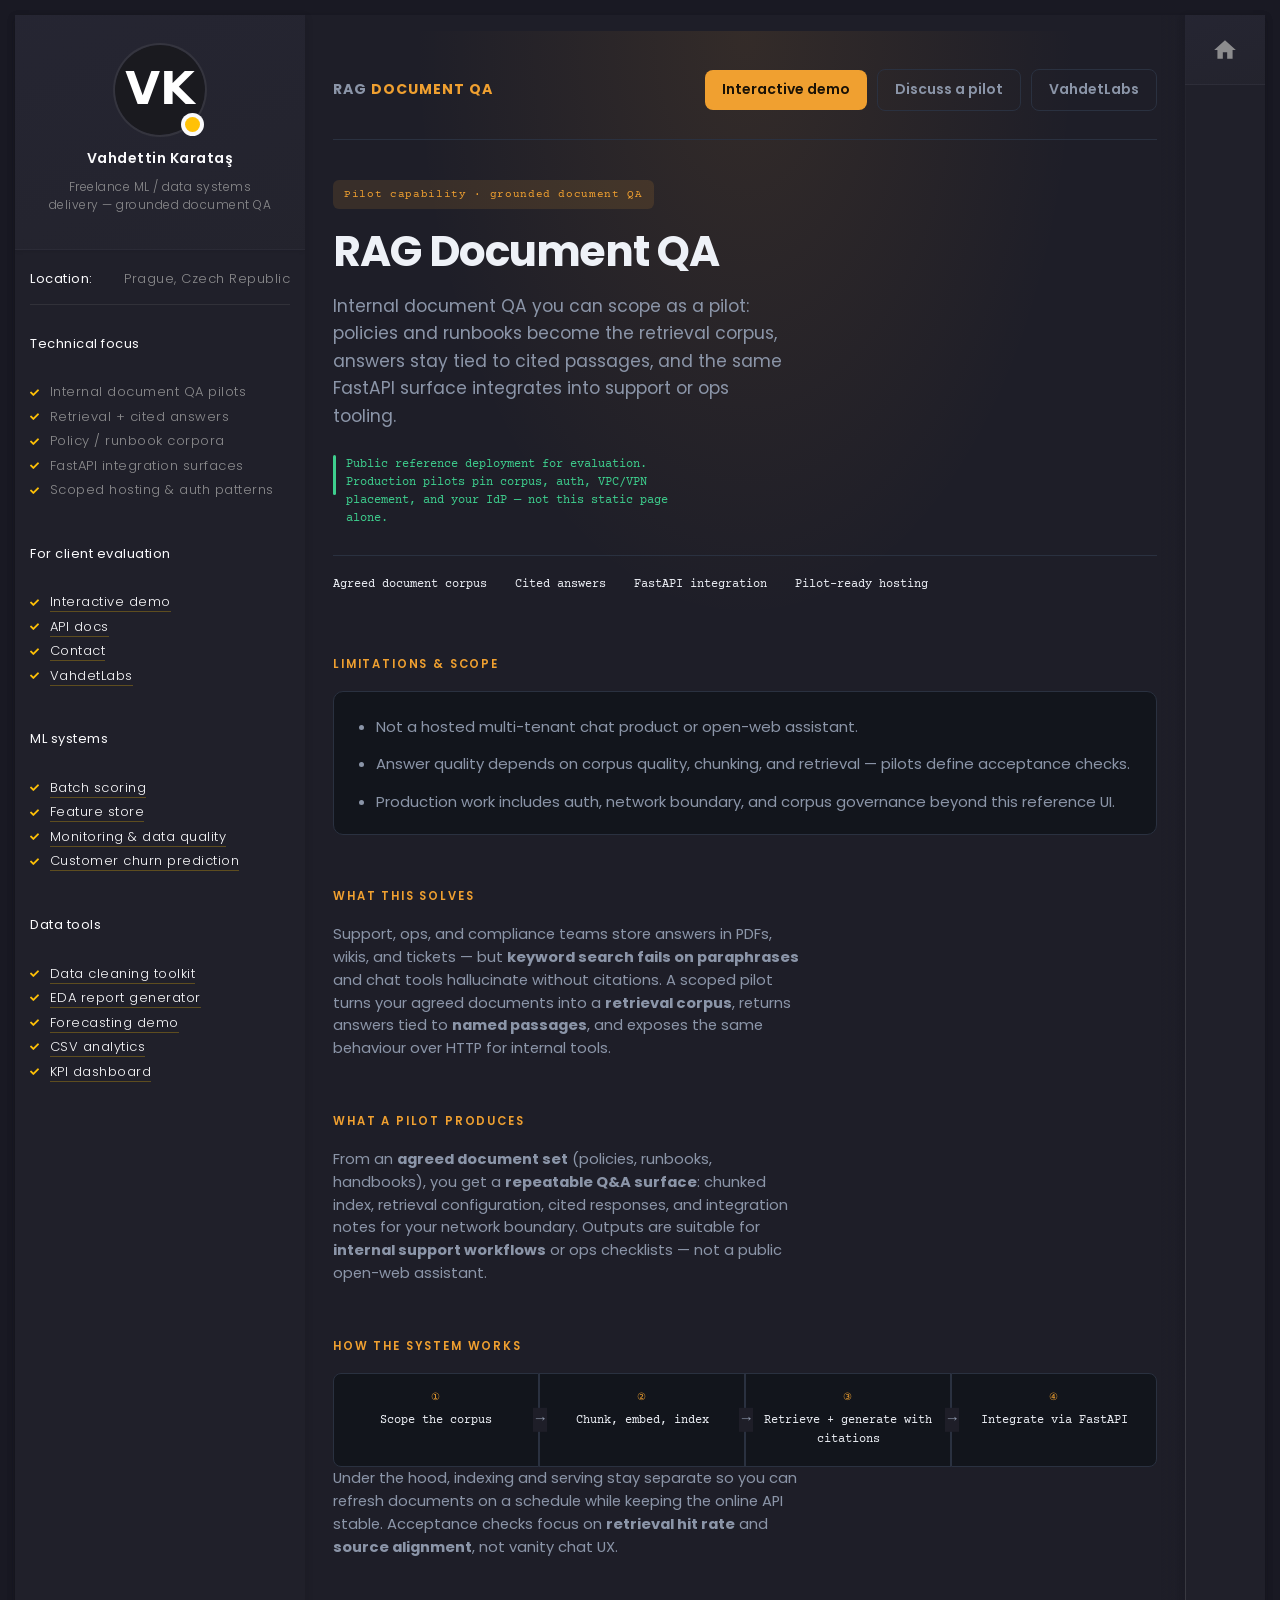
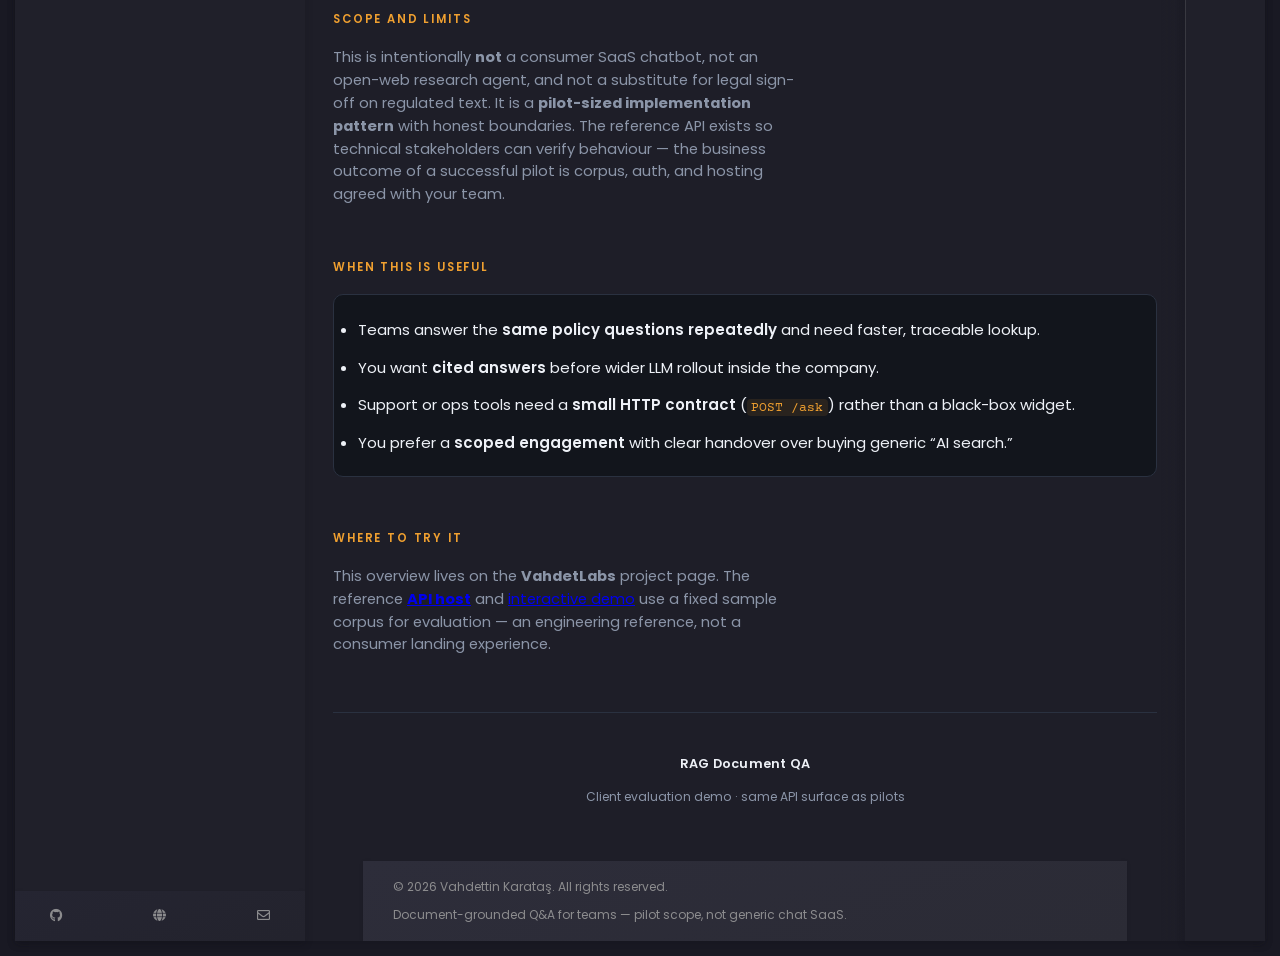
==== layout-shell-commercial/index.html @ 4fbcc8f1 "s5" ====
<!DOCTYPE html>
<html lang="en">
<head>
  <meta charset="UTF-8">
  <meta name="viewport" content="width=device-width, initial-scale=1">
  <meta name="description" content="Pilot-sized document QA: retrieval, cited answers, and FastAPI integration — scoped engagements, not generic chat SaaS.">
  <meta name="theme-color" content="#191923">
  <title>RAG Document QA — pilot document intelligence</title>
  <link rel="icon" href="favicon.svg" type="image/svg+xml">
  <link rel="shortcut icon" href="favicon.svg" type="image/svg+xml">
  <link rel="preconnect" href="https://fonts.googleapis.com">
  <link rel="preconnect" href="https://fonts.gstatic.com" crossorigin>
  <link href="https://fonts.googleapis.com/css2?family=Courier+Prime:ital,wght@0,400;0,700;1,400&family=Poppins:wght@200;300;400;600;700&display=swap" rel="stylesheet">
  <link rel="stylesheet" href="https://cdnjs.cloudflare.com/ajax/libs/font-awesome/5.15.4/css/all.min.css" crossorigin="anonymous" referrerpolicy="no-referrer">
  <link rel="stylesheet" href="shell.css">
  <link rel="stylesheet" href="demo-content.css">
  
</head>
<body>
  <div class="shell-outer">
    <div class="shell-card">
      <div class="art-info-bar">
        <div class="art-info-bar-frame">
          <div class="art-info-bar-header">
            <button type="button" class="art-info-bar-btn" aria-label="Toggle info" aria-expanded="false">
              <i class="fas fa-ellipsis-v" aria-hidden="true"></i>
            </button>
          </div>

          <div class="art-header">
            <div class="art-avatar">
              <a href="https://vahdetlabs.com/" class="art-avatar-curtain">
                <img src="favicon.svg" alt="Vahdettin Karataş" width="90" height="90">
                <i class="fas fa-expand" aria-hidden="true"></i>
              </a>
              <div class="art-lamp-light">
                <div class="art-available-lamp"></div>
              </div>
            </div>
            <h5 class="art-name mb-10"><a href="https://vahdetlabs.com/">Vahdettin Karataş</a></h5>
            <div class="art-sm-text">Freelance ML / data systems delivery — grounded document QA</div>
            
          </div>

          <div id="scrollbar2" class="art-scroll-frame">
            <div class="art-table p-15-15">
              <ul>
                <li><h6>Location:</h6><span>Prague, Czech Republic</span></li>
              </ul>
            </div>

            <div class="art-ls-divider"></div>

            <div class="art-knowledge-block p-30-15">
              <h6 class="mb-15">Technical focus</h6>
              <ul class="art-knowledge-list p-15-0">
                <li>Internal document QA pilots</li>
<li>Retrieval + cited answers</li>
<li>Policy / runbook corpora</li>
<li>FastAPI integration surfaces</li>
<li>Scoped hosting &amp; auth patterns</li>
              </ul>
            </div>

            <div class="art-knowledge-block p-30-15">
              <h6 class="mb-15">For client evaluation</h6>
              <ul class="art-knowledge-list p-15-0">
                <li><a href="portfolio-demo.html">Interactive demo</a></li>
<li><a href="https://rag-qa.vahdetlabs.com/docs" target="_blank" rel="noopener noreferrer">API docs</a></li>
<li><a href="https://vahdetlabs.com/contact" target="_blank" rel="noopener noreferrer">Contact</a></li>
<li><a href="https://vahdetlabs.com/" target="_blank" rel="noopener noreferrer">VahdetLabs</a></li>
              </ul>
            </div>

            <div class="art-knowledge-block p-30-15"><h6 class="mb-15">ML systems</h6><ul class="art-knowledge-list p-15-0"><li><a href="https://batch-scoring.vahdetlabs.com/" target="_blank" rel="noopener noreferrer">Batch scoring</a></li>
<li><a href="https://feature-store.vahdetlabs.com/" target="_blank" rel="noopener noreferrer">Feature store</a></li>
<li><a href="https://monitoring.vahdetlabs.com/" target="_blank" rel="noopener noreferrer">Monitoring &amp; data quality</a></li>
<li><a href="https://churn.vahdetlabs.com/" target="_blank" rel="noopener noreferrer">Customer churn prediction</a></li></ul></div><div class="art-knowledge-block p-30-15"><h6 class="mb-15">Data tools</h6><ul class="art-knowledge-list p-15-0"><li><a href="https://data-cleaning.vahdetlabs.com/" target="_blank" rel="noopener noreferrer">Data cleaning toolkit</a></li>
<li><a href="https://eda-report.vahdetlabs.com/" target="_blank" rel="noopener noreferrer">EDA report generator</a></li>
<li><a href="https://forecasting.vahdetlabs.com/" target="_blank" rel="noopener noreferrer">Forecasting demo</a></li>
<li><a href="https://ai-analysis.vahdetlabs.com/" target="_blank" rel="noopener noreferrer">CSV analytics</a></li>
<li><a href="https://kpi-dashboard.vahdetlabs.com/" target="_blank" rel="noopener noreferrer">KPI dashboard</a></li></ul></div>
          </div>

          <div class="art-ls-social">
            <a href="https://github.com/vahdetkaratas" target="_blank" rel="noopener noreferrer" title="GitHub" aria-label="GitHub"><i class="fab fa-github" aria-hidden="true"></i></a>
<a href="https://vahdetlabs.com/" target="_blank" rel="noopener noreferrer" title="VahdetLabs" aria-label="VahdetLabs"><i class="fas fa-globe" aria-hidden="true"></i></a>
<a href="https://vahdetlabs.com/contact" target="_blank" rel="noopener noreferrer" title="Contact" aria-label="Contact"><i class="far fa-envelope" aria-hidden="true"></i></a>
          </div>
        </div>
      </div>

      <div class="shell-main-wrap" id="shellMainWrap">
        <div class="shell-mobile-curtain" id="shellMobileCurtain" aria-hidden="true"></div>
        <div class="shell-main">
          <main class="shell-scroll" id="shellScroll">
            <div class="shell-content" id="projectContent">
              <div class="batch-page">
                <a class="skip" href="#main">Skip to content</a>

                <div class="wrap">
                  <header>
                    <div class="logo" id="top">RAG <span>document QA</span></div>
                    <div class="batch-header-tools">
                      
                      <div class="nav-actions">
                        <a class="btn btn-primary" href="portfolio-demo.html">Interactive demo</a>
<a class="btn btn-ghost" href="https://vahdetlabs.com/contact" target="_blank" rel="noopener noreferrer">Discuss a pilot</a>
<a class="btn btn-ghost" href="https://vahdetlabs.com/" target="_blank" rel="noopener noreferrer">VahdetLabs</a>
                      </div>
                    </div>
                  </header>

                  <div id="main">
                                        <section class="hero">
                      <span class="hero-badge">Pilot capability · grounded document QA</span>
                      <h1>RAG Document QA</h1>
                      <p class="hero-lead">Internal document QA you can scope as a pilot: policies and runbooks become the retrieval corpus, answers stay tied to cited passages, and the same FastAPI surface integrates into support or ops tooling.</p>
                      <p class="hero-note">Public reference deployment for evaluation. Production pilots pin corpus, auth, VPC/VPN placement, and your IdP — not this static page alone.</p>
                      <div class="metrics" aria-label="Project facts">
                        <div><span>Agreed document corpus</span></div>
<div><span>Cited answers</span></div>
<div><span>FastAPI integration</span></div>
<div><span>Pilot-ready hosting</span></div>
                      </div>
                    </section>

                    <section id="scope" aria-labelledby="h-scope"><h2 id="h-scope">Limitations &amp; scope</h2><div class="pitch"><ul><li>Not a hosted multi-tenant chat product or open-web assistant.</li>
<li>Answer quality depends on corpus quality, chunking, and retrieval — pilots define acceptance checks.</li>
<li>Production work includes auth, network boundary, and corpus governance beyond this reference UI.</li></ul></div></section>


                    <section class="proj-section" id="solves">
  <h2>What this solves</h2>
  <p class="proj-section-intro">
    Support, ops, and compliance teams store answers in PDFs, wikis, and tickets — but <strong>keyword search fails on paraphrases</strong> and chat tools hallucinate without citations. A scoped pilot turns your agreed documents into a <strong>retrieval corpus</strong>, returns answers tied to <strong>named passages</strong>, and exposes the same behaviour over HTTP for internal tools.
  </p>
</section>

<section class="proj-section" id="pilot-produces">
  <h2>What a pilot produces</h2>
  <p class="proj-section-intro">
    From an <strong>agreed document set</strong> (policies, runbooks, handbooks), you get a <strong>repeatable Q&amp;A surface</strong>: chunked index, retrieval configuration, cited responses, and integration notes for your network boundary. Outputs are suitable for <strong>internal support workflows</strong> or ops checklists — not a public open-web assistant.
  </p>
</section>

<section class="proj-section" id="how-it-works">
  <h2>How the system works</h2>
  <div class="pipeline-wrap">
    <div class="pipeline" role="list">
      <div class="pipe-step" role="listitem">
        <span class="step-label">①</span>
        <span class="step-name">Scope the corpus</span>
      </div>
      <div class="pipe-step" role="listitem">
        <span class="step-label">②</span>
        <span class="step-name">Chunk, embed, index</span>
      </div>
      <div class="pipe-step" role="listitem">
        <span class="step-label">③</span>
        <span class="step-name">Retrieve + generate with citations</span>
      </div>
      <div class="pipe-step" role="listitem">
        <span class="step-label">④</span>
        <span class="step-name">Integrate via FastAPI</span>
      </div>
    </div>
  </div>
  <p class="proj-section-intro">
    Under the hood, indexing and serving stay separate so you can refresh documents on a schedule while keeping the online API stable. Acceptance checks focus on <strong>retrieval hit rate</strong> and <strong>source alignment</strong>, not vanity chat UX.
  </p>
</section>

<section class="proj-section" id="scope-limits">
  <h2>Scope and limits</h2>
  <p class="proj-section-intro">
    This is intentionally <strong>not</strong> a consumer SaaS chatbot, not an open-web research agent, and not a substitute for legal sign-off on regulated text. It is a <strong>pilot-sized implementation pattern</strong> with honest boundaries. The reference API exists so technical stakeholders can verify behaviour — the business outcome of a successful pilot is corpus, auth, and hosting agreed with your team.
  </p>
</section>

<section class="proj-section" id="when-useful">
  <h2>When this is useful</h2>
  <ul class="pitch">
    <li>Teams answer the <strong>same policy questions repeatedly</strong> and need faster, traceable lookup.</li>
    <li>You want <strong>cited answers</strong> before wider LLM rollout inside the company.</li>
    <li>Support or ops tools need a <strong>small HTTP contract</strong> (<code>POST /ask</code>) rather than a black-box widget.</li>
    <li>You prefer a <strong>scoped engagement</strong> with clear handover over buying generic “AI search.”</li>
  </ul>
</section>

<section class="proj-section" id="deployment">
  <h2>Where to try it</h2>
  <p class="proj-section-intro">
    This overview lives on the <strong>VahdetLabs</strong> project page. The reference <strong><a href="https://rag-qa.vahdetlabs.com/" target="_blank" rel="noopener noreferrer">API host</a></strong> and <a href="portfolio-demo.html">interactive demo</a> use a fixed sample corpus for evaluation — an engineering reference, not a consumer landing experience.
  </p>
</section>

                  </div>

                  <footer class="batch-project-footer">
                    <p class="name">RAG Document QA</p>
                    <p style="margin:0.35rem 0 0;font-size:0.76rem;">Client evaluation demo · same API surface as pilots</p>
                  </footer>
                </div>
              </div>
            </div>

            <div class="container-fluid p-30-0">
              <footer class="footer">
                <div class="art-copy">© <span id="shellYear"></span> Vahdettin Karataş. All rights reserved.</div>
                <div class="footer-developer">Document-grounded Q&amp;A for teams — pilot scope, not generic chat SaaS.</div>
              </footer>
            </div>
          </main>
        </div>

        <aside class="shell-rail" aria-label="VahdetLabs">
          <div class="shell-rail-header">
            <a class="shell-rail-home" href="https://vahdetlabs.com/" id="shellHomeLink" title="VahdetLabs home" aria-label="VahdetLabs home">
              <svg viewBox="0 0 24 24" aria-hidden="true" class="shell-rail-home-icon">
                <path fill="currentColor" d="M10 20v-6h4v6h5v-8h3L12 3 2 12h3v8h5z"/>
              </svg>
            </a>
          </div>
          <div class="shell-rail-spacer" aria-hidden="true"></div>
        </aside>
      </div>
    </div>
  </div>

  <script src="shell.js"></script>
</body>
</html>
---- layout-shell-commercial/shell.css ----
/**
 * layout-shell — info bar transcribed from:
 *   _config.scss (tokens), _info-bar.scss, _common.scss (art-table, utilities),
 *   _markup.scss (.art-info-bar / .art-scroll-frame), _enhancements.scss (info bar tweaks)
 */
:root {
  --main-color: #ffc107;
  --text-neon: 0 0 3px rgba(250, 250, 252, 0.4);
  --info-bar-1: rgb(32, 32, 42);
  --info-bar-2-a: rgb(37, 37, 50);
  --info-bar-2-b: rgb(35, 35, 45);
  --content-bg: rgb(30, 30, 40);
  --deep: rgb(25, 25, 35);
  --card-a: rgb(45, 45, 58);
  --card-b: rgb(43, 43, 53);
  --card-s-light: linear-gradient(159deg, rgba(45, 45, 58, 0.88) 0%, rgba(43, 43, 53, 0.88) 100%);
  --text-1: rgb(250, 250, 252);
  --text-2: rgb(140, 140, 142);
  --text-3: rgb(100, 100, 102);
  --border-soft: rgba(255, 255, 255, 0.08);
  --shadow-1: 0 3px 8px 0 rgba(15, 15, 20, 0.2);
  --shadow-2: 0 1px 4px 0 rgba(15, 15, 20, 0.1);
  --tr-sm: 0.2s ease-out;
  --tr-md: 0.4s ease-in-out;
  --rail-width: 80px;
}

* {
  box-sizing: border-box;
}

html,
body {
  margin: 0;
  min-height: 100%;
}

/* Shell outer = .art-app padding */
.shell-outer {
  padding: 15px;
  min-height: 100vh;
  overflow-x: hidden;
  font-family: "Poppins", var(--font-primary, sans-serif);
  background: var(--deep);
  color: var(--text-2);
  font-size: 13px;
  font-weight: 300;
  letter-spacing: 0.5px;
  -webkit-font-smoothing: subpixel-antialiased;
}

.shell-outer * {
  scrollbar-width: none;
}
.shell-outer *::-webkit-scrollbar {
  display: none;
}

.shell-card {
  max-width: 1440px;
  margin: 0 auto;
  background: var(--content-bg);
  box-shadow: var(--shadow-1);
  min-height: calc(100vh - 30px);
  display: flex;
  flex-wrap: nowrap;
  align-items: stretch;
  position: relative;
}

/* ========== INFO BAR (_info-bar.scss + _markup.scss) ========== */
/* No horizontal padding here — only .art-info-bar-frame has 0 15px (_markup).
   Adding both caused “box in box” (30px total inset vs original single gutter). */
/* Typography matches _common.scss body + info-bar text rhythm */
.art-info-bar {
  background: var(--info-bar-1);
  width: 290px;
  min-width: 290px;
  max-width: 290px;
  height: calc(100vh - 30px);
  position: relative;
  z-index: 999;
  box-shadow: var(--shadow-1);
  transition: 0.55s ease-in-out;
  box-sizing: border-box;
  overflow-x: hidden;
  font-size: 13px;
  font-weight: 300;
  letter-spacing: 0.5px;
  line-height: 1.5;
  -webkit-font-smoothing: subpixel-antialiased;
}

.art-info-bar .art-info-bar-frame {
  padding: 0 15px;
  position: relative;
  height: 100%;
  box-sizing: border-box;
}

/* Mobile header — hidden on desktop (_markup.scss) */
.art-info-bar .art-info-bar-header {
  width: 100%;
  height: 70px;
  justify-content: flex-start;
  align-items: center;
  position: absolute;
  left: 0;
  top: 0;
  z-index: 999999999999;
  display: none;
  box-sizing: border-box;
}

.art-info-bar .art-info-bar-btn {
  margin-left: auto;
  pointer-events: all;
  font-size: 14px;
  padding: 30px;
  background: none;
  border: none;
  font: inherit;
  cursor: pointer;
  color: var(--text-2);
}

.art-info-bar .art-info-bar-btn:hover {
  color: var(--text-1);
}

/* Fits inside .art-info-bar-frame (single 15px gutter — no root bar padding) */
.art-info-bar .art-header {
  position: absolute;
  left: 0;
  top: 0;
  z-index: 99999;
  width: 100%;
  box-sizing: border-box;
  padding: 30px;
  height: 235px;
  background: linear-gradient(159deg, rgba(37, 37, 50, 0.98) 0%, rgba(35, 35, 45, 0.98) 100%);
  text-align: center;
  box-shadow: var(--shadow-2);
  border-bottom: 1px solid rgba(140, 140, 142, 0.06);
}

.art-info-bar .art-avatar {
  width: 90px;
  height: 90px;
  margin: 0 auto 15px;
  border-radius: 50%;
  position: relative;
}

.art-info-bar .art-avatar .art-avatar-curtain {
  position: relative;
  width: 100%;
  height: 100%;
  border-radius: 50%;
  display: flex;
  justify-content: center;
  outline: inherit;
  transition: var(--tr-sm), box-shadow 0.2s ease;
  z-index: 0;
  overflow: hidden;
  box-shadow: 0 0 0 2px rgba(140, 140, 142, 0.15);
}

.art-info-bar .art-avatar .art-avatar-curtain:hover {
  opacity: 1;
  outline: inherit;
  box-shadow: 0 0 0 2px rgba(140, 140, 142, 0.25);
}

.art-info-bar .art-avatar .art-avatar-curtain i {
  background: linear-gradient(159deg, rgba(45, 45, 58, 0.88) 0%, rgba(43, 43, 53, 0.88) 100%);
  width: 30px;
  height: 30px;
  text-align: center;
  align-self: center;
  font-weight: 700;
  font-size: 12px;
  line-height: 30px;
  color: var(--text-1);
  border-radius: 50%;
  opacity: 0;
  z-index: 1;
  transition: var(--tr-md);
}

.art-info-bar .art-avatar .art-avatar-curtain img {
  position: absolute;
  width: 100%;
  height: 100%;
  object-fit: cover;
  border-radius: 50%;
  z-index: 0;
  left: 0;
  top: 0;
}

.art-info-bar .art-avatar .art-avatar-curtain:hover i {
  opacity: 0.7;
}

.art-info-bar .art-avatar .art-avatar-curtain:hover i:hover {
  opacity: 1;
  transform: scale(1.07);
}

/* Availability lamp */
.art-info-bar .art-avatar .art-lamp-light {
  z-index: 2;
}

.art-info-bar .art-avatar .art-lamp-light::before {
  content: "";
  position: absolute;
  bottom: -1px;
  right: 1px;
  background: var(--text-1);
  height: 23px;
  width: 23px;
  border-radius: 50%;
  animation: shell-puls 1s infinite;
}

@keyframes shell-puls {
  0% {
    transform: scale(0.6);
    opacity: 1;
  }
  100% {
    transform: scale(1);
    opacity: 0;
  }
}

.art-info-bar .art-avatar .art-available-lamp {
  position: absolute;
  bottom: 3px;
  right: 5px;
  height: 15px;
  width: 15px;
  background: var(--main-color);
  border-radius: 50%;
  z-index: 0;
  transition: var(--tr-md);
  overflow: visible;
}

/* Tooltip: SCSS uses position:relative on ::after — that keeps a layout box under the text area.
   Absolute + visibility fixes the phantom “extra box” while hover still matches the site. */
.art-info-bar .art-avatar .art-available-lamp::after {
  position: absolute;
  left: 28px;
  top: -10px;
  content: "I am available for freelance hire";
  width: 115px;
  display: block;
  padding: 5px 10px;
  font-size: 12px;
  font-weight: 200;
  font-family: "Poppins", sans-serif;
  color: var(--text-2);
  box-shadow: var(--shadow-2);
  background: var(--deep);
  opacity: 0;
  visibility: hidden;
  pointer-events: none;
  transform: translateX(20px);
  transition: var(--tr-md);
  text-align: left;
  white-space: normal;
  margin: 0;
}

.art-info-bar .art-avatar .art-available-lamp::before {
  content: "";
  position: absolute;
  height: 5px;
  width: 5px;
  right: -15px;
  top: 5px;
  opacity: 0;
  background: var(--deep);
  pointer-events: none;
  transform: translateX(20px) rotate(45deg);
  transition: var(--tr-md);
  z-index: 99;
}

.art-info-bar .art-avatar .art-available-lamp:hover::after {
  opacity: 1;
  visibility: visible;
  transform: translateX(0);
}

.art-info-bar .art-avatar .art-available-lamp:hover::before {
  opacity: 1;
  transform: translateX(0) rotate(45deg);
}

/* h5.art-name.mb-10 — .margin:0 was beating .mb-10 (higher specificity); keep 10px below name */
.art-info-bar .art-name {
  color: var(--text-1);
  transition: var(--tr-md);
  font-size: 14px;
  font-weight: 600;
  line-height: 1.25;
  margin: 0 0 10px 0;
  padding: 0;
}

.art-info-bar .art-name a {
  color: var(--text-1);
  text-decoration: none;
  transition: var(--tr-md);
}

.art-info-bar .art-name:hover a {
  color: var(--main-color);
}

.art-info-bar .art-header .art-sm-text {
  font-size: 12px;
  line-height: 1.5;
  margin: 0;
  padding: 0;
}

/* Scroll / list areas still use global .art-sm-text size if needed */
.art-sm-text {
  font-size: 12px;
}

.art-muted {
  color: var(--text-3);
}

/* .mb-10 under last header line (availability) */
.art-info-bar .art-header .art-sm-text.art-muted.mb-10 {
  margin-bottom: 10px;
}

.p-15-15 {
  padding-top: 15px;
  padding-bottom: 15px;
}

.p-30-15 {
  padding-top: 30px;
  padding-bottom: 15px;
}

.p-15-0 {
  padding-top: 15px;
  padding-bottom: 0;
}

.mb-10 {
  margin-bottom: 10px;
}

.mb-15 {
  margin-bottom: 15px;
}

/* Scroll area: _markup.scss .art-info-bar-frame .art-scroll-frame .scroll-content → 240px 0 50px */
.art-info-bar #scrollbar2.art-scroll-frame {
  width: 100%;
  max-width: 100%;
  height: calc(100vh - 30px);
  overflow-x: hidden;
  overflow-y: auto;
  -webkit-overflow-scrolling: touch;
  box-sizing: border-box;
  padding: 240px 0 50px;
}

/* _common.scss .art-table */
.art-info-bar .art-table {
  color: var(--text-2);
}

.art-info-bar .art-table ul {
  padding: 0;
  margin: 0;
}

.art-info-bar .art-table ul li {
  list-style-type: none;
  display: flex;
  justify-content: space-between;
  margin-bottom: 5px;
}

.art-info-bar .art-table ul li:last-child {
  margin-bottom: 0;
}

.art-info-bar .art-table ul li h6 {
  padding-right: 20px;
  margin: 0;
  font-size: 13px;
  font-weight: 400;
  color: var(--text-1);
  line-height: 1.45;
}

.art-info-bar .art-table ul li > span:nth-child(2) {
  text-align: right;
  font-size: 13px;
  line-height: 1.45;
}

/* _common .art-ls-divider + _enhancements */
.art-ls-divider {
  background: var(--text-3);
  width: 100%;
  height: 1px;
  opacity: 0.25;
}

/* .mb-15 must win — do not use margin:0 shorthand on h6 (was overriding .mb-15) */
.art-info-bar .art-knowledge-block > h6 {
  margin: 0 0 15px 0;
  padding: 0;
  font-size: 13px;
  font-weight: 400;
  color: var(--text-1);
  line-height: 1.35;
}

/* _info-bar.scss .art-knowledge-list */
.art-info-bar .art-knowledge-list {
  padding-left: 0;
  margin: 0;
  list-style: none;
}

.art-info-bar .art-knowledge-list li {
  list-style-type: none;
  margin-bottom: 5px;
  padding: 0;
  color: var(--text-2);
  font-size: 13px;
  line-height: 1.5;
}

.art-info-bar .art-knowledge-list li:last-child {
  margin-bottom: 0;
}

.art-info-bar .art-knowledge-list li::before {
  font-family: "Font Awesome 5 Free";
  font-weight: 900;
  content: "\f00c";
  margin-right: 10px;
  font-size: 9px;
  color: var(--main-color);
  display: inline-block;
  vertical-align: 0.1em;
}

/* _info-bar .art-ls-social */
.art-info-bar .art-ls-social {
  display: flex;
  align-items: center;
  justify-content: space-between;
  padding: 0 35px;
  height: 50px;
  background: linear-gradient(159deg, rgba(37, 37, 50, 0.98) 0%, rgba(35, 35, 45, 0.98) 100%);
  position: absolute;
  bottom: 0;
  box-shadow: var(--shadow-2);
  left: 0;
  width: 100%;
  box-sizing: border-box;
  z-index: 999;
}

/* _info-bar social links: no font-size in SCSS — inherit body 13px */
.art-info-bar .art-ls-social a {
  color: var(--text-2);
  transition: var(--tr-sm);
  font-size: 13px;
  line-height: 1;
}

.art-info-bar .art-ls-social a:hover {
  text-shadow: var(--text-neon);
  color: var(--text-1);
  transform: scale(1.1);
  opacity: 1;
}

/* ========== Main column + rail (unchanged shell) ========== */
.shell-main-wrap {
  flex: 1;
  min-width: 0;
  display: flex;
  flex-wrap: nowrap;
  align-items: stretch;
  position: relative;
  min-height: calc(100vh - 30px);
}

/* Desktop: no curtain node */
.shell-mobile-curtain {
  display: none;
}

@media (min-width: 921px) {
  .shell-main-wrap::after {
    content: "";
    position: absolute;
    right: var(--rail-width);
    top: 0;
    bottom: 0;
    width: 24px;
    background: linear-gradient(90deg, transparent 0%, rgba(25, 25, 35, 0.12) 100%);
    pointer-events: none;
    z-index: 5;
  }

  /*
   * Long main content: stretch sidebar + rail with the main column; window scrolls.
   */
  .shell-card {
    align-items: stretch;
  }

  .art-info-bar {
    height: auto;
    align-self: stretch;
    min-height: calc(100vh - 30px);
  }

  .art-info-bar .art-info-bar-frame {
    display: flex;
    flex-direction: column;
    min-height: 100%;
    height: 100%;
  }

  .art-info-bar #scrollbar2.art-scroll-frame {
    height: auto;
    flex: 1 1 auto;
    min-height: 10rem;
    max-height: none;
  }

  .shell-main-wrap {
    align-items: stretch;
    min-height: calc(100vh - 30px);
  }

  .shell-main {
    flex: 1 1 auto;
    min-width: 0;
    min-height: 0;
    display: flex;
    flex-direction: column;
  }

  main.shell-scroll {
    flex: 0 0 auto;
    min-height: 0;
    overflow-x: hidden;
    overflow-y: visible;
  }

  .shell-rail {
    align-self: stretch;
    min-height: calc(100vh - 30px);
  }
}

.shell-main {
  flex: 1;
  min-width: 0;
  display: flex;
  flex-direction: column;
  background: var(--content-bg);
}

.shell-scroll {
  flex: 1;
  min-height: 0;
  overflow-y: auto;
  padding: 2rem 1.75rem 0;
  -webkit-overflow-scrolling: touch;
  color: var(--text-1);
  font-size: 15px;
  font-weight: 400;
  letter-spacing: normal;
}

.shell-content {
  max-width: 900px;
  margin: 0 auto;
  min-height: 35vh;
}

.shell-placeholder {
  margin: 0;
  padding: 2rem 1.25rem;
  border: 1px dashed var(--border-soft);
  border-radius: 4px;
  color: var(--text-3);
  font-size: 0.88rem;
  text-align: center;
  background: rgba(25, 25, 35, 0.25);
}

.container-fluid {
  overflow-x: hidden;
  padding: 0 30px;
  position: relative;
  max-width: 100%;
  box-sizing: border-box;
}

.p-30-0 {
  padding-top: 30px;
  padding-bottom: 0;
}

.footer {
  width: 100%;
  padding: 17px 30px 7px;
  display: flex;
  flex-wrap: wrap;
  justify-content: space-between;
  align-items: center;
  background: linear-gradient(159deg, var(--card-a) 0%, var(--card-b) 100%);
  box-shadow: var(--shadow-2);
  font-size: 12px;
  color: var(--text-2);
  transition: 0.55s ease-in-out;
  z-index: 9;
}

.footer > div {
  margin-bottom: 10px;
}

.footer a {
  color: inherit;
  text-decoration: none;
  transition: var(--tr-sm);
}

.footer a:hover {
  color: var(--text-1);
}

.art-copy {
  color: var(--text-2);
}

.footer-developer {
  color: var(--text-2);
  text-align: right;
}

.shell-rail {
  width: var(--rail-width);
  min-width: var(--rail-width);
  flex-shrink: 0;
  background: var(--info-bar-1);
  display: flex;
  flex-direction: column;
  box-shadow: var(--shadow-1);
  position: relative;
  z-index: 6;
}

.shell-rail::before {
  content: "";
  position: absolute;
  left: 0;
  top: 0;
  bottom: 0;
  width: 1px;
  background: linear-gradient(
    180deg,
    transparent 0%,
    rgba(140, 140, 142, 0.2) 20%,
    rgba(140, 140, 142, 0.25) 50%,
    rgba(140, 140, 142, 0.2) 80%,
    transparent 100%
  );
  pointer-events: none;
}

.shell-rail-header {
  width: 100%;
  height: 70px;
  min-height: 70px;
  display: flex;
  align-items: center;
  justify-content: center;
  background: linear-gradient(159deg, rgba(37, 37, 50, 0.98) 0%, rgba(35, 35, 45, 0.98) 100%);
  border-bottom: 1px solid rgba(140, 140, 142, 0.08);
}

.shell-rail-home {
  display: flex;
  align-items: center;
  justify-content: center;
  width: 100%;
  height: 100%;
  color: var(--text-2);
  text-decoration: none;
  transition: color 0.2s, background 0.2s;
}

.shell-rail-home:hover {
  color: var(--main-color);
  background: rgba(255, 255, 255, 0.04);
}

.shell-rail-home-icon {
  width: 26px;
  height: 26px;
  display: block;
}

.shell-rail-spacer {
  flex: 1;
  min-height: 8px;
}

/* ========== Mobile (_markup max-width 920px) ========== */
@media (max-width: 920px) {
  .container-fluid {
    padding-left: 15px;
    padding-right: 15px;
  }

  .art-info-bar .art-info-bar-header {
    display: flex;
    flex-direction: row;
    align-items: center;
    justify-content: flex-start;
  }

  .shell-card {
    flex-direction: column;
    position: relative;
  }

  .shell-mobile-curtain.is-open {
    display: block;
    position: fixed;
    inset: 0;
    z-index: 998;
    background: rgba(30, 30, 40, 0.88);
    cursor: pointer;
    border: none;
    padding: 0;
    margin: 0;
  }

  .art-info-bar {
    position: absolute;
    left: -290px;
    width: 290px;
    height: 100vh;
    transition: transform 0.2s ease-out;
    z-index: 997;
  }

  .art-info-bar.art-active {
    transform: translateX(290px);
    z-index: 1000;
  }

  .art-info-bar .art-info-bar-btn {
    transform: translateX(70px);
    transition: var(--tr-md);
  }

  .art-info-bar.art-active .art-info-bar-btn {
    transform: translateX(0);
  }

  #scrollbar2.art-scroll-frame {
    height: 100vh;
  }

  .shell-main-wrap {
    flex-direction: column;
    min-height: 0;
    width: 100%;
    max-width: 100vw;
  }

  .shell-main-wrap::after {
    display: none !important;
  }

  .shell-scroll {
    min-height: 50vh;
  }

  .shell-rail {
    width: 100%;
    min-width: 100%;
    flex-direction: row;
    order: -1;
    min-height: 56px;
  }

  .shell-rail-header {
    width: 100%;
    height: 56px;
    min-height: 56px;
    border-bottom: 1px solid var(--border-soft);
  }

  .shell-rail-spacer {
    display: none;
  }
}

@media (max-width: 600px) {
  .footer {
    flex-direction: column;
    align-items: flex-start;
  }
  .footer-developer {
    text-align: left;
  }
}
---- layout-shell-commercial/demo-content.css ----
/* Main-column content — scoped inside .batch-page (shell = shell.css) */
.batch-page {
  --bg: #0a0c10;
  --bg-elevated: #12151c;
  --border: #2a3140;
  --text: #eef1f7;
  --muted: #8b95a8;
  --accent: #f0a030;
  --accent-hover: #ffb84d;
  --accent-glow: rgba(240, 160, 48, 0.12);
  --ok: #3ecf8e;
  --content-bg: rgb(30, 30, 40);
  --font-sans: "Poppins", system-ui, -apple-system, sans-serif;
  --font-mono: "Courier Prime", "Courier New", Courier, monospace;
  --radius: 10px;
  --step: 0.05s;
  position: relative;
  box-sizing: border-box;
  font-family: var(--font-sans);
  color: var(--text);
  line-height: 1.6;
  padding-bottom: 0.5rem;
}

@media (prefers-reduced-motion: reduce) {
  .batch-page * {
    animation-duration: 0.01ms !important;
    animation-iteration-count: 1 !important;
    transition-duration: 0.01ms !important;
  }
}

.batch-page *,
.batch-page *::before,
.batch-page *::after {
  box-sizing: border-box;
}

.batch-page a:focus-visible,
.batch-page .btn:focus-visible {
  outline: 2px solid var(--accent);
  outline-offset: 3px;
}

.batch-page .skip {
  position: absolute;
  left: -9999px;
  top: 0.5rem;
  padding: 0.5rem 1rem;
  background: var(--accent);
  color: var(--bg);
  font-weight: 600;
  z-index: 100;
  border-radius: 4px;
}
.batch-page .skip:focus {
  left: 0.5rem;
}

.batch-page header {
  display: flex;
  flex-wrap: wrap;
  align-items: center;
  justify-content: space-between;
  gap: 1rem;
  padding: 1.35rem 0 1.75rem;
  border-bottom: 1px solid var(--border);
}
.batch-page header .batch-header-tools {
  display: flex;
  flex-wrap: wrap;
  align-items: center;
  justify-content: flex-end;
  gap: 0.65rem;
  flex: 1;
  min-width: 0;
}
.batch-page .logo {
  font-weight: 700;
  font-size: 0.88rem;
  letter-spacing: 0.07em;
  text-transform: uppercase;
  color: var(--muted);
}
.batch-page .logo span {
  color: var(--accent);
}

.batch-page .nav-actions {
  display: flex;
  flex-wrap: wrap;
  align-items: center;
  gap: 0.65rem;
}
.batch-page .btn {
  display: inline-flex;
  align-items: center;
  justify-content: center;
  gap: 0.45rem;
  padding: 0.55rem 1.05rem;
  font-family: var(--font-sans);
  font-weight: 600;
  font-size: 0.875rem;
  text-decoration: none;
  border-radius: 8px;
  border: none;
  cursor: pointer;
  transition: transform 0.18s ease, box-shadow 0.18s ease, background 0.18s ease, color 0.18s ease;
}
.batch-page .btn-primary {
  background: var(--accent);
  color: #1a1206;
}
.batch-page .btn-primary:hover {
  background: var(--accent-hover);
  transform: translateY(-2px);
  box-shadow: 0 10px 28px rgba(240, 160, 48, 0.22);
}
.batch-page .btn-ghost {
  background: transparent;
  color: var(--muted);
  border: 1px solid var(--border);
}
.batch-page .btn-ghost:hover {
  color: var(--text);
  border-color: var(--muted);
  background: var(--bg-elevated);
}
.batch-page .btn svg {
  width: 17px;
  height: 17px;
  fill: currentColor;
  flex-shrink: 0;
}

.batch-page #main > section {
  margin-top: 3.25rem;
  opacity: 0;
  animation: batch-enter 0.6s ease forwards;
}
.batch-page #main > section.hero {
  opacity: 1;
  animation: none;
}
.batch-page #main > section:nth-of-type(2) {
  animation-delay: calc(var(--step) * 1);
}
.batch-page #main > section:nth-of-type(3) {
  animation-delay: calc(var(--step) * 2);
}
.batch-page #main > section:nth-of-type(4) {
  animation-delay: calc(var(--step) * 3);
}
.batch-page #main > section:nth-of-type(5) {
  animation-delay: calc(var(--step) * 4);
}
.batch-page #main > section:nth-of-type(6) {
  animation-delay: calc(var(--step) * 5);
}
.batch-page #main > section:nth-of-type(7) {
  animation-delay: calc(var(--step) * 6);
}
@keyframes batch-enter {
  from {
    opacity: 0;
    transform: translateY(14px);
  }
  to {
    opacity: 1;
    transform: translateY(0);
  }
}

.batch-page .wrap {
  position: relative;
  z-index: 1;
  max-width: 880px;
  margin: 0 auto;
  padding: 0 0 1rem;
}

.batch-page .hero {
  padding: 2.5rem 0 0.5rem;
  margin-top: 0 !important;
}
.batch-page .hero .hero-badge {
  display: inline-block;
  font-family: var(--font-mono);
  font-size: 0.68rem;
  font-weight: 500;
  padding: 0.38rem 0.7rem;
  background: rgba(240, 160, 48, 0.12);
  color: var(--accent);
  border-radius: 6px;
  margin-bottom: 1.2rem;
  letter-spacing: 0.06em;
}
.batch-page h1 {
  font-size: clamp(1.85rem, 5.2vw, 2.65rem);
  font-weight: 700;
  line-height: 1.1;
  margin: 0 0 1.1rem;
  letter-spacing: -0.025em;
  max-width: 18ch;
}
.batch-page .hero-lead {
  font-size: 1.08rem;
  font-weight: 400;
  color: var(--muted);
  max-width: 42ch;
  margin: 0 0 1.5rem;
}
.batch-page .hero-cta {
  display: flex;
  flex-wrap: wrap;
  gap: 0.65rem;
  margin-bottom: 1.5rem;
}
.batch-page .hero-note {
  display: flex;
  align-items: flex-start;
  gap: 0.65rem;
  max-width: 48ch;
  font-family: var(--font-mono);
  font-size: 0.78rem;
  color: var(--ok);
  line-height: 1.45;
  margin: 0;
}
.batch-page .hero-note::before {
  content: "";
  width: 3px;
  min-height: 2.5rem;
  background: var(--ok);
  border-radius: 2px;
  flex-shrink: 0;
}
.batch-page .metrics {
  display: flex;
  flex-wrap: wrap;
  gap: 1rem 1.75rem;
  margin-top: 1.75rem;
  padding-top: 1.25rem;
  border-top: 1px solid var(--border);
  font-family: var(--font-mono);
  font-size: 0.72rem;
  color: var(--muted);
}
.batch-page .metrics span {
  color: var(--text);
  font-weight: 500;
}

.batch-page h2 {
  font-size: 0.72rem;
  font-weight: 600;
  text-transform: uppercase;
  letter-spacing: 0.16em;
  color: var(--muted);
  margin: 0 0 1.1rem;
}

/* Main body section titles (Overview, Architecture, Live demo, …) + limitations — site accent */
.batch-page .proj-section > h2,
.batch-page #scope > h2 {
  color: var(--accent);
}

.batch-page .compare {
  display: grid;
  grid-template-columns: 1fr 1fr;
  gap: 1rem;
}
@media (max-width: 680px) {
  .batch-page .compare {
    grid-template-columns: 1fr;
  }
}
.batch-page .card {
  background: var(--bg-elevated);
  border: 1px solid var(--border);
  border-radius: var(--radius);
  padding: 1.35rem 1.4rem;
}
.batch-page .card h3 {
  margin: 0 0 0.45rem;
  font-size: 1.02rem;
  font-weight: 600;
}
.batch-page .card p {
  margin: 0;
  font-size: 0.9rem;
  color: var(--muted);
  line-height: 1.55;
}
.batch-page .card.featured {
  border-color: rgba(240, 160, 48, 0.45);
  box-shadow: 0 0 0 1px rgba(240, 160, 48, 0.08) inset;
  background: linear-gradient(165deg, var(--bg-elevated) 0%, rgba(240, 160, 48, 0.05) 100%);
}

.batch-page .pipeline-wrap {
  margin-top: 0.35rem;
}
.batch-page .pipeline {
  display: flex;
  align-items: stretch;
  font-family: var(--font-mono);
  font-size: 0.74rem;
}
.batch-page .pipe-step {
  flex: 1;
  min-width: 0;
  background: var(--bg-elevated);
  border: 1px solid var(--border);
  padding: 1rem 0.65rem;
  text-align: center;
  position: relative;
}
.batch-page .pipe-step:first-child {
  border-radius: 8px 0 0 8px;
}
.batch-page .pipe-step:last-child {
  border-radius: 0 8px 8px 0;
}
.batch-page .pipe-step .step-label {
  display: block;
  color: var(--accent);
  font-size: 0.62rem;
  font-weight: 500;
  text-transform: uppercase;
  letter-spacing: 0.1em;
  margin-bottom: 0.4rem;
}
.batch-page .pipe-step .step-name {
  color: var(--text);
  font-weight: 500;
}
.batch-page .pipe-step:not(:last-child)::after {
  content: "→";
  position: absolute;
  right: -0.58rem;
  top: 50%;
  transform: translateY(-50%);
  color: var(--muted);
  font-size: 0.95rem;
  z-index: 2;
  background: var(--content-bg);
  padding: 0 0.15rem;
}

@media (max-width: 720px) {
  .batch-page .pipeline {
    flex-direction: column;
  }
  .batch-page .pipe-step {
    border-radius: 0 !important;
    border-bottom: none;
    padding: 0.95rem 1rem;
    text-align: left;
    display: grid;
    grid-template-columns: auto 1fr;
    gap: 0.35rem 1rem;
    align-items: center;
  }
  .batch-page .pipe-step:first-child {
    border-radius: 8px 8px 0 0 !important;
  }
  .batch-page .pipe-step:last-child {
    border-radius: 0 0 8px 8px !important;
    border-bottom: 1px solid var(--border);
  }
  .batch-page .pipe-step:not(:last-child)::after {
    content: "↓";
    position: static;
    transform: none;
    grid-column: 1 / -1;
    text-align: center;
    padding: 0.2rem 0;
    background: var(--content-bg);
    border-left: 1px solid var(--border);
    border-right: 1px solid var(--border);
    color: var(--accent);
    font-size: 1.1rem;
  }
  .batch-page .pipe-step .step-label {
    margin: 0;
  }
}

.batch-page .stack {
  display: flex;
  flex-wrap: wrap;
  gap: 0.45rem;
}
.batch-page .tag {
  font-family: var(--font-mono);
  font-size: 0.72rem;
  padding: 0.38rem 0.62rem;
  background: var(--bg-elevated);
  border: 1px solid var(--border);
  border-radius: 6px;
  color: var(--text);
}

.batch-page .schemas {
  display: grid;
  grid-template-columns: 1fr 1fr;
  gap: 1.1rem;
}
@media (max-width: 640px) {
  .batch-page .schemas {
    grid-template-columns: 1fr;
  }
}
.batch-page .schema-box h3 {
  font-size: 0.78rem;
  font-weight: 600;
  margin: 0 0 0.55rem;
  color: var(--accent);
  letter-spacing: 0.04em;
}
.batch-page .schema-box pre {
  margin: 0;
  padding: 1rem 1.1rem;
  background: #06080c;
  border: 1px solid var(--border);
  border-radius: 8px;
  font-family: var(--font-mono);
  font-size: 0.66rem;
  line-height: 1.55;
  overflow-x: auto;
  color: var(--muted);
}
.batch-page .schema-box pre .k {
  color: var(--ok);
}

.batch-page .pitch {
  background: var(--bg-elevated);
  border: 1px solid var(--border);
  border-radius: var(--radius);
  padding: 1.45rem 1.5rem 1.3rem;
}
.batch-page .pitch ul {
  margin: 0;
  padding-left: 1.15rem;
  color: var(--muted);
  font-size: 0.93rem;
}
.batch-page .pitch li {
  margin-bottom: 0.85rem;
}
.batch-page .pitch li:last-child {
  margin-bottom: 0;
}
.batch-page .pitch li strong {
  color: var(--text);
  font-weight: 600;
}
.batch-page .pitch code {
  font-family: var(--font-mono);
  font-size: 0.84em;
  color: var(--accent);
  background: rgba(240, 160, 48, 0.1);
  padding: 0.12em 0.35em;
  border-radius: 4px;
}

.batch-page .notebook-cta {
  background: var(--bg-elevated);
  border: 1px solid var(--border);
  border-radius: var(--radius);
  padding: 1.15rem 1.35rem;
  font-size: 0.93rem;
  color: var(--muted);
  line-height: 1.55;
}
.batch-page .notebook-cta strong {
  color: var(--text);
  font-weight: 600;
}
.batch-page .notebook-cta a {
  color: var(--accent);
  font-weight: 600;
  text-decoration: none;
}
.batch-page .notebook-cta a:hover {
  text-decoration: underline;
  color: var(--accent-hover);
}
.batch-page .notebook-cta code {
  font-family: var(--font-mono);
  font-size: 0.78em;
  color: var(--accent);
  background: rgba(240, 160, 48, 0.08);
  padding: 0.1em 0.35em;
  border-radius: 4px;
}

.batch-page .batch-project-footer {
  margin-top: 3.5rem;
  padding-top: 1.75rem;
  border-top: 1px solid var(--border);
  text-align: center;
  font-size: 0.8rem;
  color: var(--muted);
}
.batch-page .batch-project-footer .name {
  font-weight: 600;
  color: var(--text);
  letter-spacing: 0.02em;
}

/* Subtle content backdrop so cards read on shell bg */
.batch-page .wrap::before {
  content: "";
  position: absolute;
  inset: -1rem -1.25rem 0;
  z-index: -1;
  border-radius: 12px;
  background: radial-gradient(ellipse 70% 45% at 50% 0%, var(--accent-glow), transparent 55%);
  pointer-events: none;
  opacity: 0.85;
}

/* Interactive demo (FastAPI) */
.batch-page .demo-section {
  margin-top: 1.5rem;
}
.batch-page .demo-section h2 {
  margin-top: 0;
  margin-bottom: 0.55rem;
}
/* Intro + disclaimer — override .card p { margin:0 } */
.batch-page .card .demo-lead {
  margin: 0 0 0.7rem;
  font-size: 0.9rem;
  color: var(--muted);
  line-height: 1.55;
}
.batch-page .card .demo-note {
  margin: 0 0 1.35rem;
  padding: 0.65rem 0.85rem;
  font-size: 0.8rem;
  color: var(--muted);
  line-height: 1.5;
  background: rgba(0, 0, 0, 0.2);
  border: 1px solid var(--border);
  border-radius: 8px;
  max-width: 52rem;
}
.batch-page .card .demo-note code {
  font-family: var(--font-mono);
  font-size: 0.88em;
  color: var(--accent);
}
.batch-page .demo-form {
  display: flex;
  flex-direction: column;
  align-items: flex-start;
  gap: 1rem;
  margin-top: 0;
  margin-bottom: 0.5rem;
  padding-top: 0.35rem;
  padding-bottom: 0.35rem;
}
.batch-page .demo-hint {
  margin: 0.2rem 0 0.85rem;
  font-size: 0.8rem;
  color: var(--muted);
  line-height: 1.45;
}
.batch-page .demo-actions {
  display: flex;
  flex-wrap: wrap;
  align-items: center;
  gap: 0.65rem;
  margin-top: 0.25rem;
}
.batch-page .demo-field label {
  display: block;
  font-size: 0.8rem;
  font-weight: 600;
  color: var(--muted);
  margin-bottom: 0.35rem;
}
.batch-page .demo-field input[type="file"] {
  margin-top: 0.4rem;
  font-size: 0.85rem;
  color: var(--text);
}
.batch-page .demo-field-inline input[type="number"] {
  width: 6rem;
  padding: 0.45rem 0.55rem;
  border-radius: 6px;
  border: 1px solid var(--border);
  background: var(--bg-elevated);
  color: var(--text);
  font-family: var(--font-mono);
  font-size: 0.88rem;
}
.batch-page .demo-status {
  margin: 1.5rem 0 0.75rem;
  padding-top: 0.5rem;
  font-size: 0.88rem;
  color: var(--muted);
  line-height: 1.5;
  min-height: 1.5em;
}
.batch-page .demo-status--error {
  color: #f08070;
}
.batch-page .demo-results {
  margin-top: 0.25rem;
  padding-top: 0.65rem;
}
.batch-page .demo-summary,
.batch-page .demo-columns {
  font-size: 0.88rem;
  color: var(--muted);
  margin: 0 0 0.65rem;
  line-height: 1.5;
}
.batch-page .demo-summary {
  margin-top: 0.15rem;
}
.batch-page .demo-table-wrap {
  overflow-x: auto;
  margin: 0.75rem 0 1rem;
  border: 1px solid var(--border);
  border-radius: var(--radius);
  background: var(--bg-elevated);
}
.batch-page .demo-preview-table {
  width: 100%;
  border-collapse: collapse;
  font-family: var(--font-mono);
  font-size: 0.78rem;
}
.batch-page .demo-preview-table th,
.batch-page .demo-preview-table td {
  padding: 0.45rem 0.65rem;
  text-align: left;
  border-bottom: 1px solid var(--border);
}
.batch-page .demo-preview-table th {
  color: var(--accent);
  font-weight: 600;
}
.batch-page .demo-download-wrap {
  margin: 0;
}

/* ----- Body HTML (shell/body/*.html) — tokens from .batch-page ----- */
.batch-page .proj-section-intro {
  font-size: 0.92rem;
  color: var(--muted);
  margin: 0 0 1rem;
  line-height: 1.55;
  max-width: 52ch;
}
.batch-page .proj-prose p {
  margin: 0 0 0.85rem;
  font-size: 0.93rem;
  color: var(--muted);
  line-height: 1.6;
}
.batch-page .proj-prose p:last-child {
  margin-bottom: 0;
}
.batch-page .proj-prose strong {
  color: var(--text);
  font-weight: 600;
}
.batch-page .proj-prose code {
  font-family: var(--font-mono);
  font-size: 0.86em;
  color: var(--accent);
  background: rgba(240, 160, 48, 0.1);
  padding: 0.1em 0.35em;
  border-radius: 4px;
}
.batch-page .proj-prose a {
  color: var(--accent);
  font-weight: 600;
  text-decoration: none;
}
.batch-page .proj-prose a:hover {
  text-decoration: underline;
  color: var(--accent-hover);
}

.batch-page .proj-arch-visual {
  display: flex;
  flex-wrap: wrap;
  align-items: center;
  gap: 0.4rem 0.5rem;
  margin: 1rem 0;
  font-family: var(--font-mono);
  font-size: 0.72rem;
  color: var(--muted);
}
.batch-page .proj-arch-node {
  padding: 0.35rem 0.55rem;
  background: var(--bg-elevated);
  border: 1px solid var(--border);
  border-radius: 6px;
  color: var(--text);
}
.batch-page .proj-arch-arrow {
  color: var(--accent);
  opacity: 0.85;
}
.batch-page .proj-arch-caption {
  font-size: 0.8rem;
  color: var(--muted);
  margin: 0 0 1.25rem;
}

.batch-page .proj-steps {
  list-style: none;
  margin: 0;
  padding: 0;
  counter-reset: projstep;
}
.batch-page .proj-step {
  display: grid;
  grid-template-columns: auto 1fr;
  gap: 0.85rem 1.1rem;
  margin-bottom: 1rem;
  padding: 1rem 1.1rem;
  background: var(--bg-elevated);
  border: 1px solid var(--border);
  border-radius: var(--radius);
}
.batch-page .proj-step:last-child {
  margin-bottom: 0;
}
.batch-page .proj-step-num {
  width: 1.75rem;
  height: 1.75rem;
  border-radius: 8px;
  background: rgba(240, 160, 48, 0.15);
  border: 1px solid rgba(240, 160, 48, 0.35);
  color: var(--accent);
  font-family: var(--font-mono);
  font-size: 0.75rem;
  font-weight: 600;
  display: flex;
  align-items: center;
  justify-content: center;
}
.batch-page .proj-step-title {
  margin: 0 0 0.35rem;
  font-size: 0.95rem;
  font-weight: 600;
  color: var(--text);
}
.batch-page .proj-step-body p {
  margin: 0;
  font-size: 0.88rem;
  color: var(--muted);
  line-height: 1.55;
}

.batch-page .proj-card-grid {
  display: grid;
  grid-template-columns: repeat(auto-fill, minmax(240px, 1fr));
  gap: 1rem;
  margin-top: 0.5rem;
}
.batch-page .proj-card {
  background: var(--bg-elevated);
  border: 1px solid var(--border);
  border-radius: var(--radius);
  padding: 1.15rem 1.2rem;
}
.batch-page .proj-card-title {
  margin: 0 0 0.45rem;
  font-size: 0.95rem;
  font-weight: 600;
  color: var(--text);
}
.batch-page .proj-card p {
  margin: 0;
  font-size: 0.88rem;
  color: var(--muted);
  line-height: 1.5;
}

.batch-page .proj-tech-list {
  margin: 0;
  padding-left: 1.15rem;
  color: var(--muted);
  font-size: 0.92rem;
  line-height: 1.65;
}
.batch-page .proj-tech-list strong {
  color: var(--text);
}

/* Live demo */
.batch-page .proj-demo-section {
  margin-top: 2rem;
}
.batch-page .proj-demo {
  margin-top: 0.75rem;
  padding: 1.25rem 1.35rem;
  background: var(--bg-elevated);
  border: 1px solid var(--border);
  border-radius: var(--radius);
}
.batch-page .proj-demo-hint {
  margin: 0 0 0.65rem;
  font-size: 0.8rem;
  color: var(--muted);
}
.batch-page .proj-example-chips {
  display: flex;
  flex-wrap: wrap;
  gap: 0.45rem;
  margin-bottom: 1rem;
}
.batch-page .proj-example-chip {
  font-family: var(--font-sans);
  font-size: 0.78rem;
  padding: 0.4rem 0.65rem;
  border-radius: 6px;
  border: 1px solid var(--border);
  background: #06080c;
  color: var(--muted);
  cursor: pointer;
  transition: color 0.15s ease, border-color 0.15s ease;
}
.batch-page .proj-example-chip:hover {
  color: var(--text);
  border-color: var(--accent);
}
.batch-page .proj-demo-label {
  display: block;
  font-size: 0.8rem;
  font-weight: 600;
  color: var(--muted);
  margin-bottom: 0.35rem;
}
.batch-page .proj-demo-input {
  width: 100%;
  min-height: 4.5rem;
  padding: 0.65rem 0.75rem;
  border-radius: 8px;
  border: 1px solid var(--border);
  background: #06080c;
  color: var(--text);
  font-family: var(--font-sans);
  font-size: 0.9rem;
  line-height: 1.45;
  resize: vertical;
}
.batch-page .proj-demo-row {
  margin-top: 0.85rem;
}
.batch-page .proj-btn {
  font-family: var(--font-sans);
  font-weight: 600;
  font-size: 0.875rem;
  padding: 0.55rem 1.2rem;
  border-radius: 8px;
  border: none;
  cursor: pointer;
}
.batch-page .proj-btn-primary {
  background: var(--accent);
  color: #1a1206;
}
.batch-page .proj-btn-primary:hover {
  background: var(--accent-hover);
}
.batch-page .proj-btn:disabled {
  opacity: 0.55;
  cursor: not-allowed;
}
.batch-page .proj-demo-progress {
  display: flex;
  align-items: center;
  gap: 0.6rem;
  margin-top: 1rem;
  font-size: 0.85rem;
  color: var(--muted);
}
/* Author `display:flex` must not override [hidden]; otherwise the spinner shows on load. */
.batch-page .proj-demo-progress[hidden] {
  display: none !important;
}
.batch-page .proj-demo-progress[hidden] .proj-demo-spinner {
  animation: none;
}
.batch-page .proj-demo-spinner {
  width: 1rem;
  height: 1rem;
  border: 2px solid var(--border);
  border-top-color: var(--accent);
  border-radius: 50%;
  animation: shell-spin 0.7s linear infinite;
}
@keyframes shell-spin {
  to {
    transform: rotate(360deg);
  }
}
.batch-page .proj-demo-status {
  margin-top: 0.75rem;
  font-size: 0.88rem;
  color: var(--muted);
  min-height: 1.35em;
}
.batch-page .proj-demo-status.is-error {
  color: #f08070;
}
.batch-page .proj-demo-out {
  margin-top: 1.15rem;
  padding-top: 1rem;
  border-top: 1px solid var(--border);
}
.batch-page .proj-demo-out-title {
  margin: 0 0 0.5rem;
  font-size: 0.78rem;
  font-weight: 600;
  text-transform: uppercase;
  letter-spacing: 0.12em;
  color: var(--muted);
}
.batch-page .proj-answer-grounding {
  font-size: 0.82rem;
  color: var(--muted);
  margin: 0 0 0.65rem;
  line-height: 1.5;
}
.batch-page .proj-demo-answer {
  font-size: 0.95rem;
  color: var(--text);
  line-height: 1.6;
  white-space: pre-wrap;
}
.batch-page .proj-sources-lead {
  font-size: 0.82rem;
  color: var(--muted);
  margin: 0 0 0.65rem;
}
.batch-page .proj-sources-cards {
  display: grid;
  gap: 0.65rem;
}
.batch-page .proj-source-card {
  padding: 0.85rem 1rem;
  background: #06080c;
  border: 1px solid var(--border);
  border-radius: 8px;
}
.batch-page .proj-source-doc {
  font-weight: 600;
  font-size: 0.88rem;
  color: var(--text);
  margin-bottom: 0.45rem;
}
.batch-page .proj-source-meta {
  display: grid;
  grid-template-columns: auto 1fr;
  gap: 0.2rem 0.75rem;
  margin: 0;
  font-size: 0.8rem;
  color: var(--muted);
}
.batch-page .proj-source-meta dt {
  color: var(--accent);
  font-weight: 500;
}
.batch-page .proj-sources-empty {
  font-size: 0.85rem;
  color: var(--muted);
  margin: 0;
}
.batch-page .proj-context-details {
  margin-top: 1rem;
  font-size: 0.85rem;
  color: var(--muted);
}
.batch-page .proj-context-summary {
  cursor: pointer;
  color: var(--accent);
  font-weight: 600;
}
.batch-page .proj-context-excerpt {
  margin: 0.5rem 0 0;
  padding: 0.85rem 1rem;
  background: #06080c;
  border: 1px solid var(--border);
  border-radius: 8px;
  font-family: var(--font-mono);
  font-size: 0.72rem;
  line-height: 1.45;
  overflow-x: auto;
  color: var(--muted);
  white-space: pre-wrap;
}

/* Sidebar link rows */
.art-info-bar .art-knowledge-list li a {
  color: var(--text-1);
  text-decoration: none;
  border-bottom: 1px solid rgba(255, 193, 7, 0.28);
}
.art-info-bar .art-knowledge-list li a:hover {
  color: var(--main-color);
  border-bottom-color: var(--main-color);
}
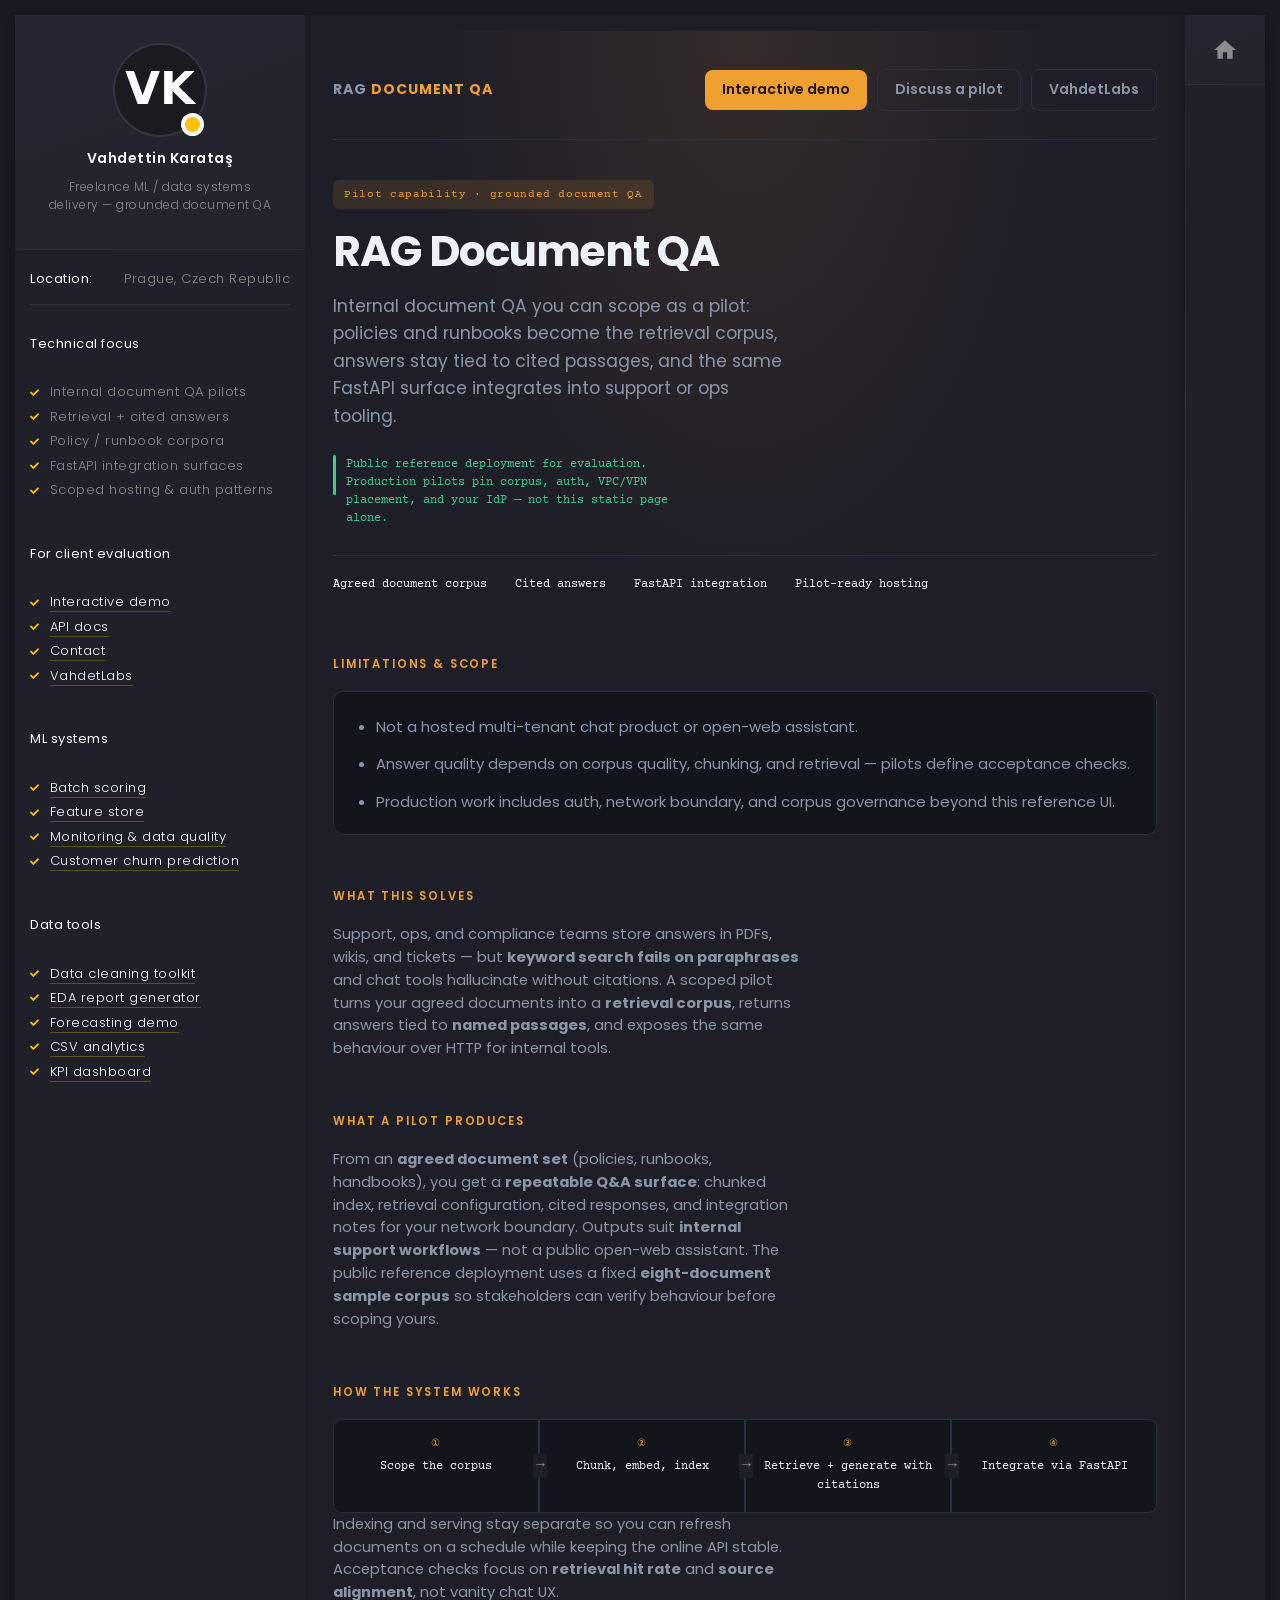
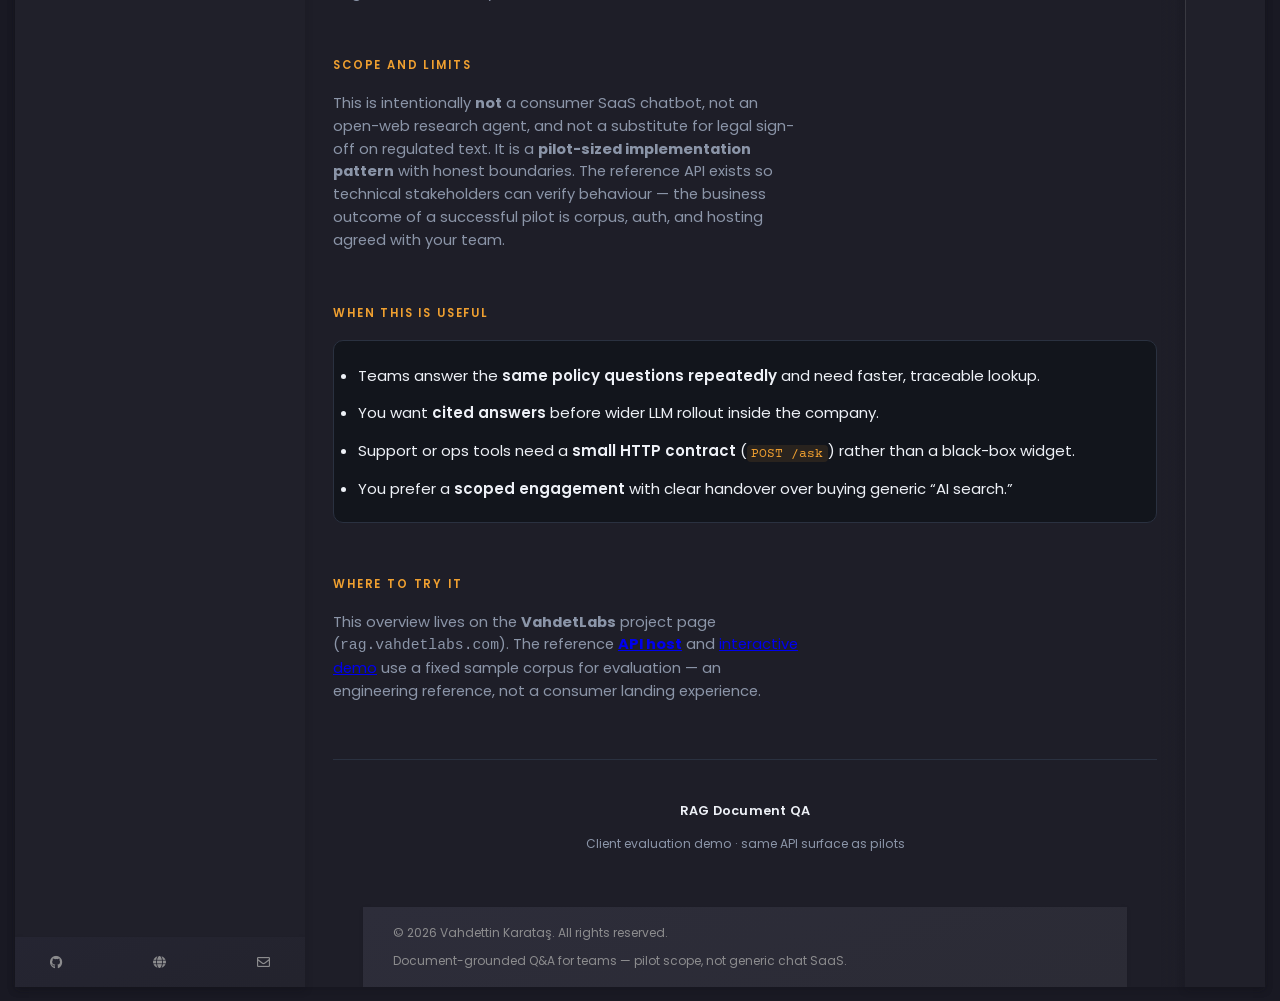
==== commit a56551f9: "r1" ====
--- a/layout-shell-commercial/index.html
+++ b/layout-shell-commercial/index.html
@@ -140,7 +140,7 @@
 <section class="proj-section" id="pilot-produces">
   <h2>What a pilot produces</h2>
   <p class="proj-section-intro">
-    From an <strong>agreed document set</strong> (policies, runbooks, handbooks), you get a <strong>repeatable Q&amp;A surface</strong>: chunked index, retrieval configuration, cited responses, and integration notes for your network boundary. Outputs are suitable for <strong>internal support workflows</strong> or ops checklists — not a public open-web assistant.
+    From an <strong>agreed document set</strong> (policies, runbooks, handbooks), you get a <strong>repeatable Q&amp;A surface</strong>: chunked index, retrieval configuration, cited responses, and integration notes for your network boundary. Outputs suit <strong>internal support workflows</strong> — not a public open-web assistant. The public reference deployment uses a fixed <strong>eight-document sample corpus</strong> so stakeholders can verify behaviour before scoping yours.
   </p>
 </section>
 
@@ -167,7 +167,7 @@
     </div>
   </div>
   <p class="proj-section-intro">
-    Under the hood, indexing and serving stay separate so you can refresh documents on a schedule while keeping the online API stable. Acceptance checks focus on <strong>retrieval hit rate</strong> and <strong>source alignment</strong>, not vanity chat UX.
+    Indexing and serving stay separate so you can refresh documents on a schedule while keeping the online API stable. Acceptance checks focus on <strong>retrieval hit rate</strong> and <strong>source alignment</strong>, not vanity chat UX.
   </p>
 </section>
 
@@ -191,7 +191,7 @@
 <section class="proj-section" id="deployment">
   <h2>Where to try it</h2>
   <p class="proj-section-intro">
-    This overview lives on the <strong>VahdetLabs</strong> project page. The reference <strong><a href="https://rag-qa.vahdetlabs.com/" target="_blank" rel="noopener noreferrer">API host</a></strong> and <a href="portfolio-demo.html">interactive demo</a> use a fixed sample corpus for evaluation — an engineering reference, not a consumer landing experience.
+    This overview lives on the <strong>VahdetLabs</strong> project page (<code>rag.vahdetlabs.com</code>). The reference <strong><a href="https://rag-qa.vahdetlabs.com/" target="_blank" rel="noopener noreferrer">API host</a></strong> and <a href="portfolio-demo.html">interactive demo</a> use a fixed sample corpus for evaluation — an engineering reference, not a consumer landing experience.
   </p>
 </section>
 
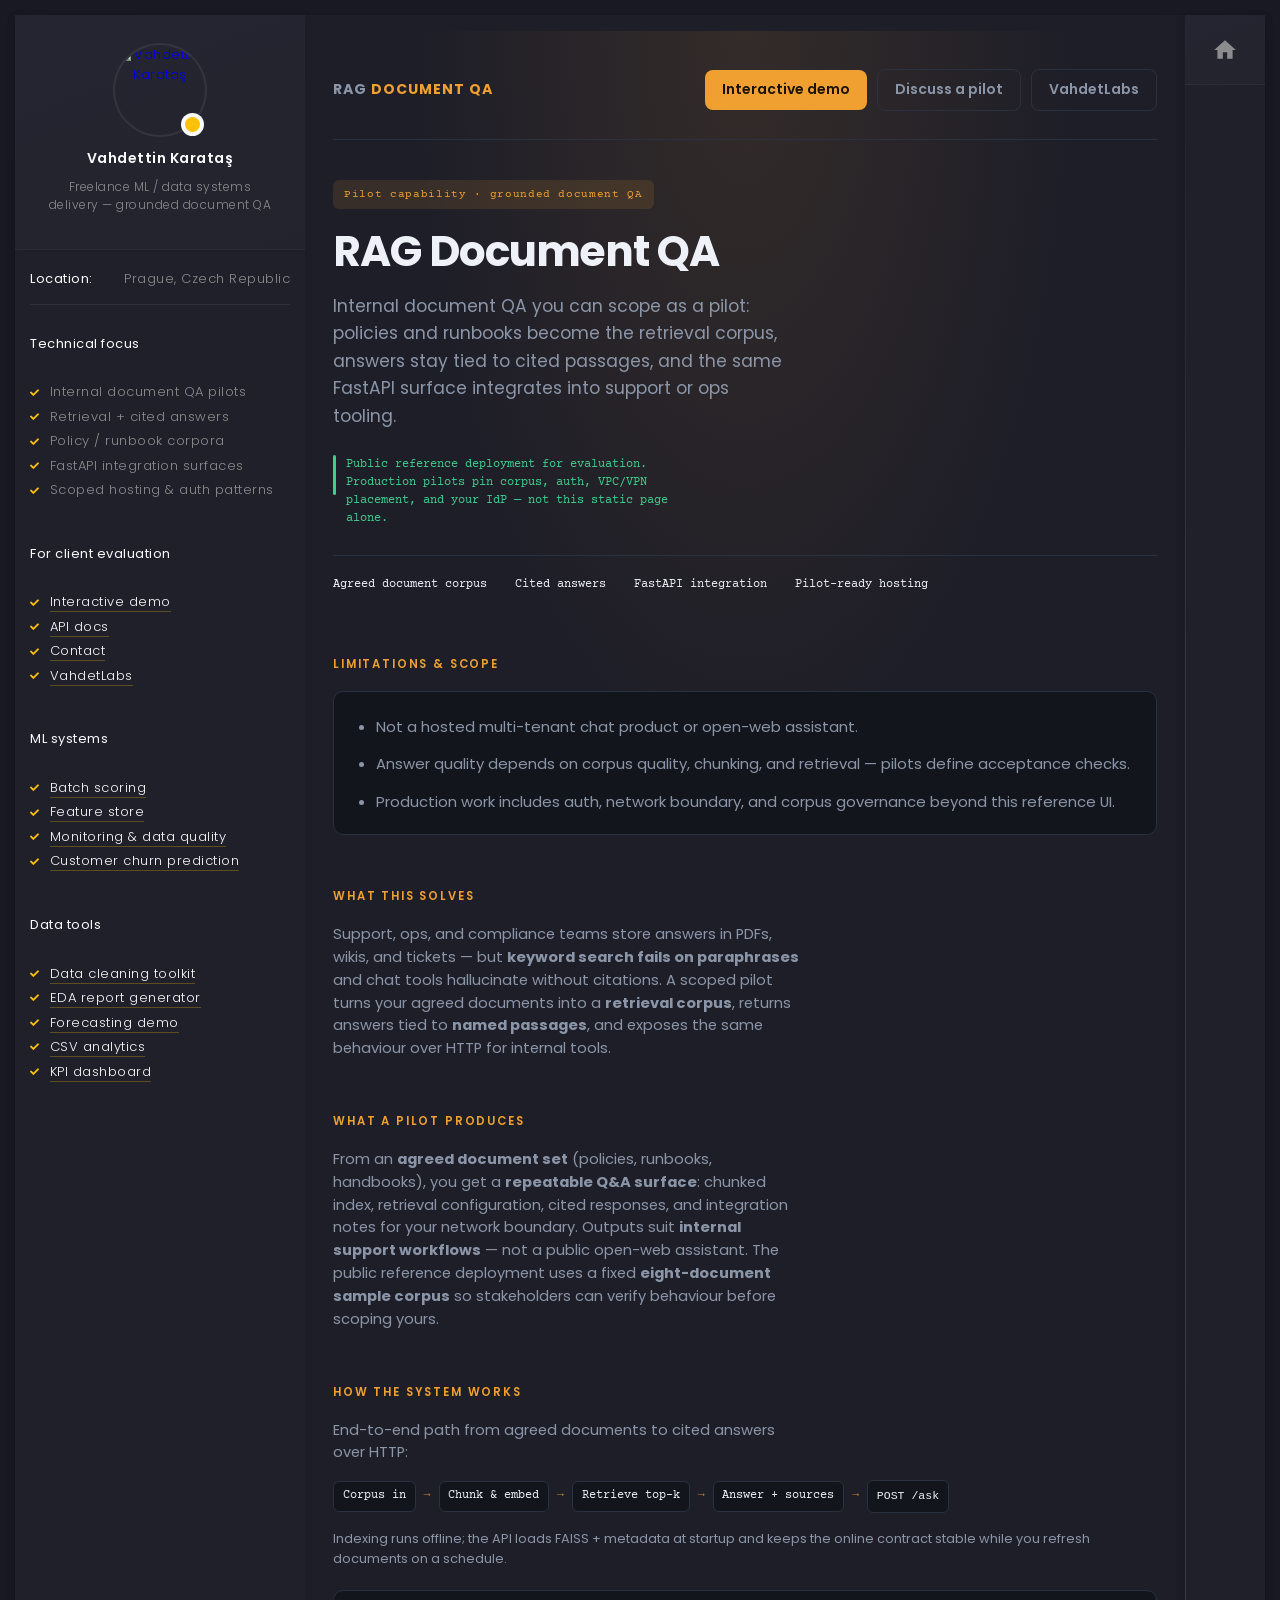
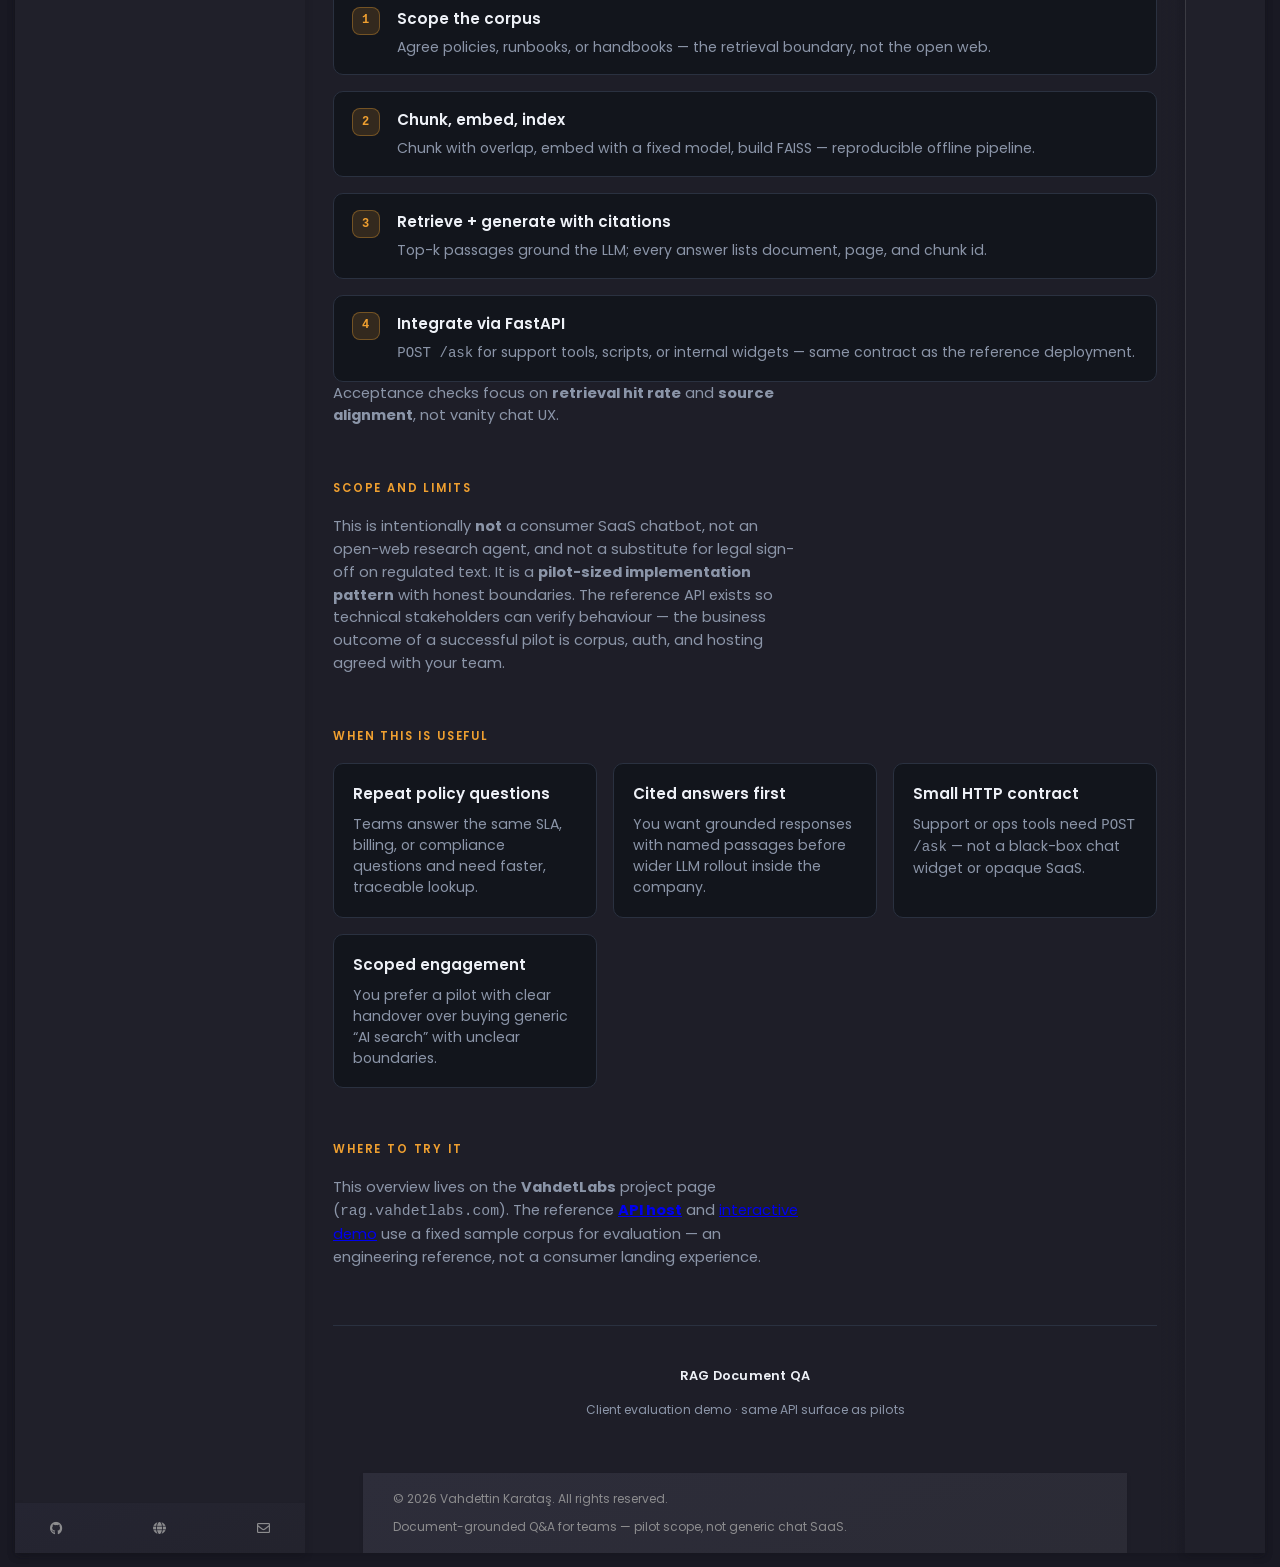
==== commit fdbb9190: "r2" ====
--- a/layout-shell-commercial/index.html
+++ b/layout-shell-commercial/index.html
@@ -30,7 +30,7 @@
           <div class="art-header">
             <div class="art-avatar">
               <a href="https://vahdetlabs.com/" class="art-avatar-curtain">
-                <img src="favicon.svg" alt="Vahdettin Karataş" width="90" height="90">
+                <img src="https://vahdetkaratas.com/img/face-1.jpg" alt="Vahdettin Karataş" width="90" height="90">
                 <i class="fas fa-expand" aria-hidden="true"></i>
               </a>
               <div class="art-lamp-light">
@@ -146,28 +146,51 @@
 
 <section class="proj-section" id="how-it-works">
   <h2>How the system works</h2>
-  <div class="pipeline-wrap">
-    <div class="pipeline" role="list">
-      <div class="pipe-step" role="listitem">
-        <span class="step-label">①</span>
-        <span class="step-name">Scope the corpus</span>
-      </div>
-      <div class="pipe-step" role="listitem">
-        <span class="step-label">②</span>
-        <span class="step-name">Chunk, embed, index</span>
-      </div>
-      <div class="pipe-step" role="listitem">
-        <span class="step-label">③</span>
-        <span class="step-name">Retrieve + generate with citations</span>
-      </div>
-      <div class="pipe-step" role="listitem">
-        <span class="step-label">④</span>
-        <span class="step-name">Integrate via FastAPI</span>
-      </div>
-    </div>
+  <p class="proj-section-intro">End-to-end path from agreed documents to cited answers over HTTP:</p>
+  <div class="proj-arch-visual" aria-label="High-level RAG flow">
+    <span class="proj-arch-node">Corpus in</span>
+    <span class="proj-arch-arrow" aria-hidden="true">→</span>
+    <span class="proj-arch-node">Chunk &amp; embed</span>
+    <span class="proj-arch-arrow" aria-hidden="true">→</span>
+    <span class="proj-arch-node">Retrieve top-k</span>
+    <span class="proj-arch-arrow" aria-hidden="true">→</span>
+    <span class="proj-arch-node">Answer + sources</span>
+    <span class="proj-arch-arrow" aria-hidden="true">→</span>
+    <span class="proj-arch-node"><code>POST /ask</code></span>
   </div>
-  <p class="proj-section-intro">
-    Indexing and serving stay separate so you can refresh documents on a schedule while keeping the online API stable. Acceptance checks focus on <strong>retrieval hit rate</strong> and <strong>source alignment</strong>, not vanity chat UX.
+  <p class="proj-arch-caption">Indexing runs offline; the API loads FAISS + metadata at startup and keeps the online contract stable while you refresh documents on a schedule.</p>
+  <ol class="proj-steps">
+    <li class="proj-step">
+      <span class="proj-step-num">1</span>
+      <div class="proj-step-body">
+        <h3 class="proj-step-title">Scope the corpus</h3>
+        <p>Agree policies, runbooks, or handbooks — the retrieval boundary, not the open web.</p>
+      </div>
+    </li>
+    <li class="proj-step">
+      <span class="proj-step-num">2</span>
+      <div class="proj-step-body">
+        <h3 class="proj-step-title">Chunk, embed, index</h3>
+        <p>Chunk with overlap, embed with a fixed model, build FAISS — reproducible offline pipeline.</p>
+      </div>
+    </li>
+    <li class="proj-step">
+      <span class="proj-step-num">3</span>
+      <div class="proj-step-body">
+        <h3 class="proj-step-title">Retrieve + generate with citations</h3>
+        <p>Top-k passages ground the LLM; every answer lists document, page, and chunk id.</p>
+      </div>
+    </li>
+    <li class="proj-step">
+      <span class="proj-step-num">4</span>
+      <div class="proj-step-body">
+        <h3 class="proj-step-title">Integrate via FastAPI</h3>
+        <p><code>POST /ask</code> for support tools, scripts, or internal widgets — same contract as the reference deployment.</p>
+      </div>
+    </li>
+  </ol>
+  <p class="proj-section-intro">
+    Acceptance checks focus on <strong>retrieval hit rate</strong> and <strong>source alignment</strong>, not vanity chat UX.
   </p>
 </section>
 
@@ -180,12 +203,24 @@
 
 <section class="proj-section" id="when-useful">
   <h2>When this is useful</h2>
-  <ul class="pitch">
-    <li>Teams answer the <strong>same policy questions repeatedly</strong> and need faster, traceable lookup.</li>
-    <li>You want <strong>cited answers</strong> before wider LLM rollout inside the company.</li>
-    <li>Support or ops tools need a <strong>small HTTP contract</strong> (<code>POST /ask</code>) rather than a black-box widget.</li>
-    <li>You prefer a <strong>scoped engagement</strong> with clear handover over buying generic “AI search.”</li>
-  </ul>
+  <div class="proj-card-grid">
+    <div class="proj-card">
+      <h3 class="proj-card-title">Repeat policy questions</h3>
+      <p>Teams answer the same SLA, billing, or compliance questions and need faster, traceable lookup.</p>
+    </div>
+    <div class="proj-card">
+      <h3 class="proj-card-title">Cited answers first</h3>
+      <p>You want grounded responses with named passages before wider LLM rollout inside the company.</p>
+    </div>
+    <div class="proj-card">
+      <h3 class="proj-card-title">Small HTTP contract</h3>
+      <p>Support or ops tools need <code>POST /ask</code> — not a black-box chat widget or opaque SaaS.</p>
+    </div>
+    <div class="proj-card">
+      <h3 class="proj-card-title">Scoped engagement</h3>
+      <p>You prefer a pilot with clear handover over buying generic “AI search” with unclear boundaries.</p>
+    </div>
+  </div>
 </section>
 
 <section class="proj-section" id="deployment">
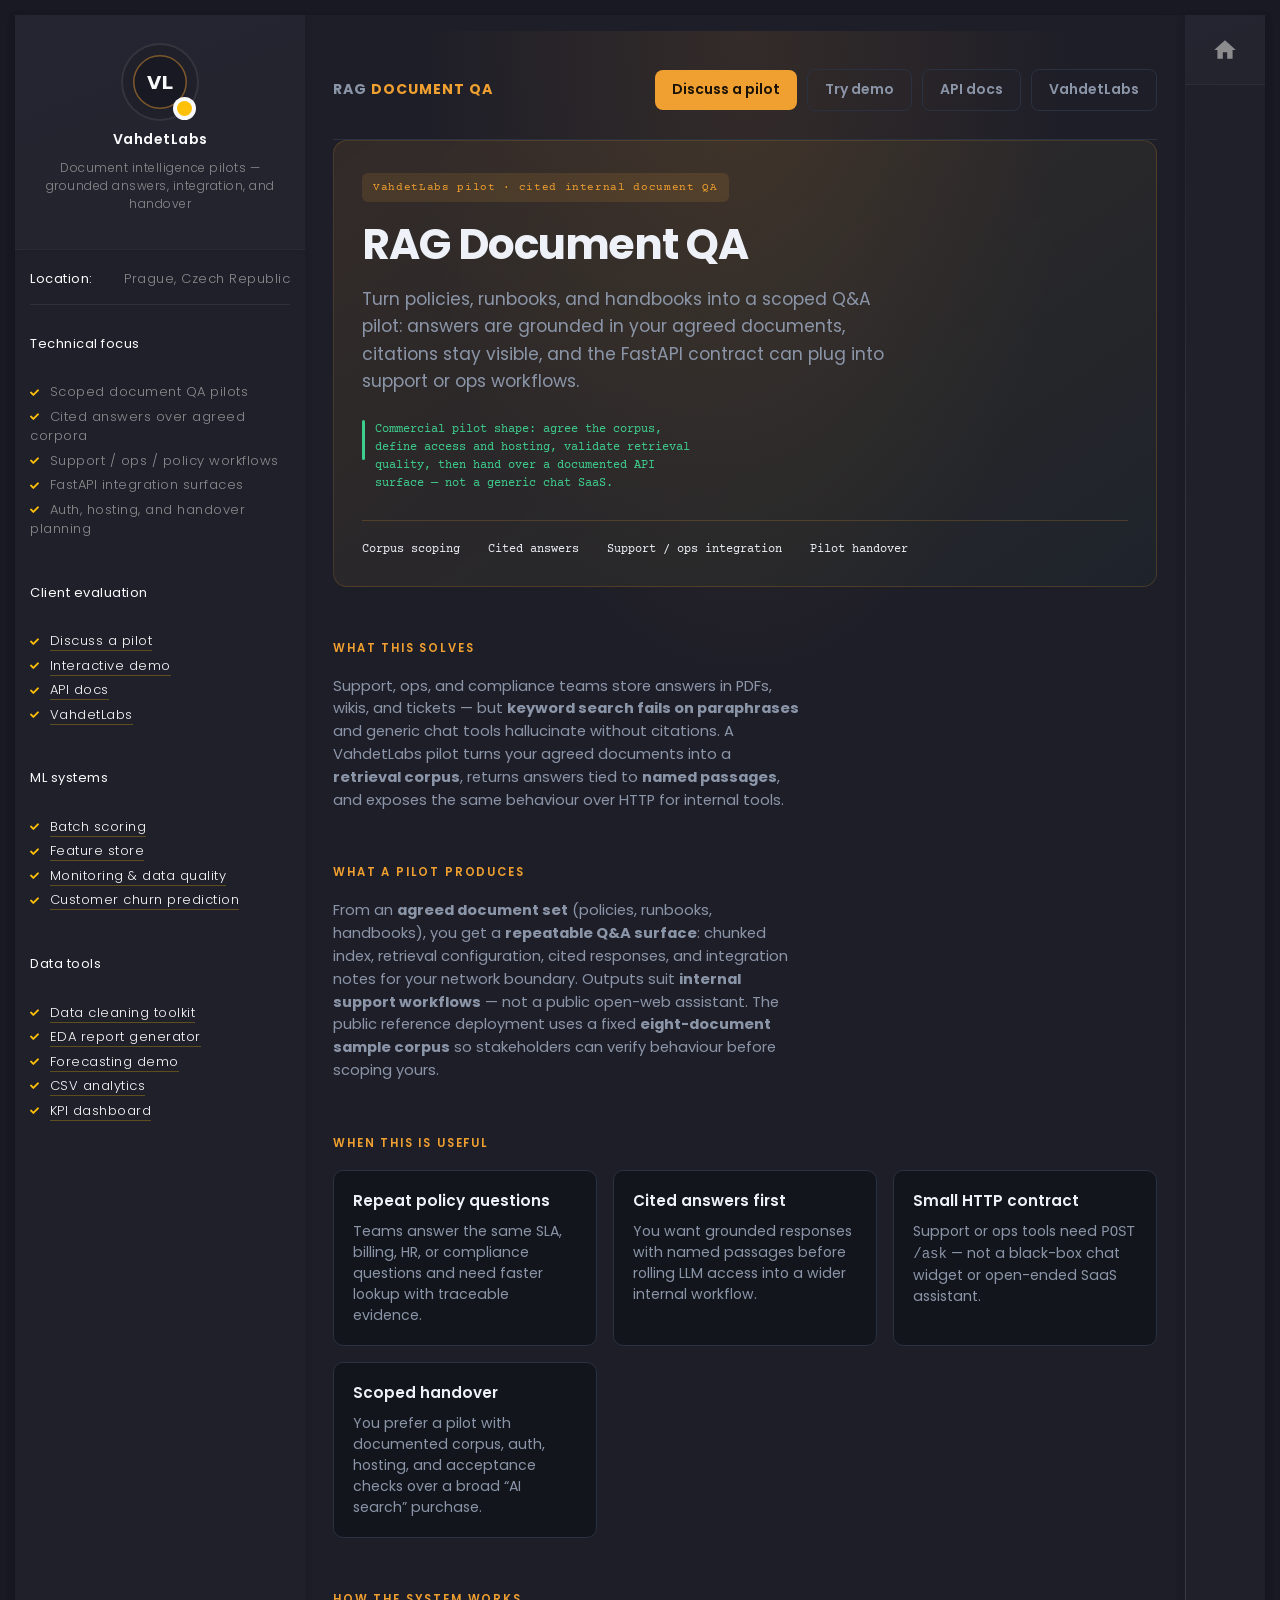
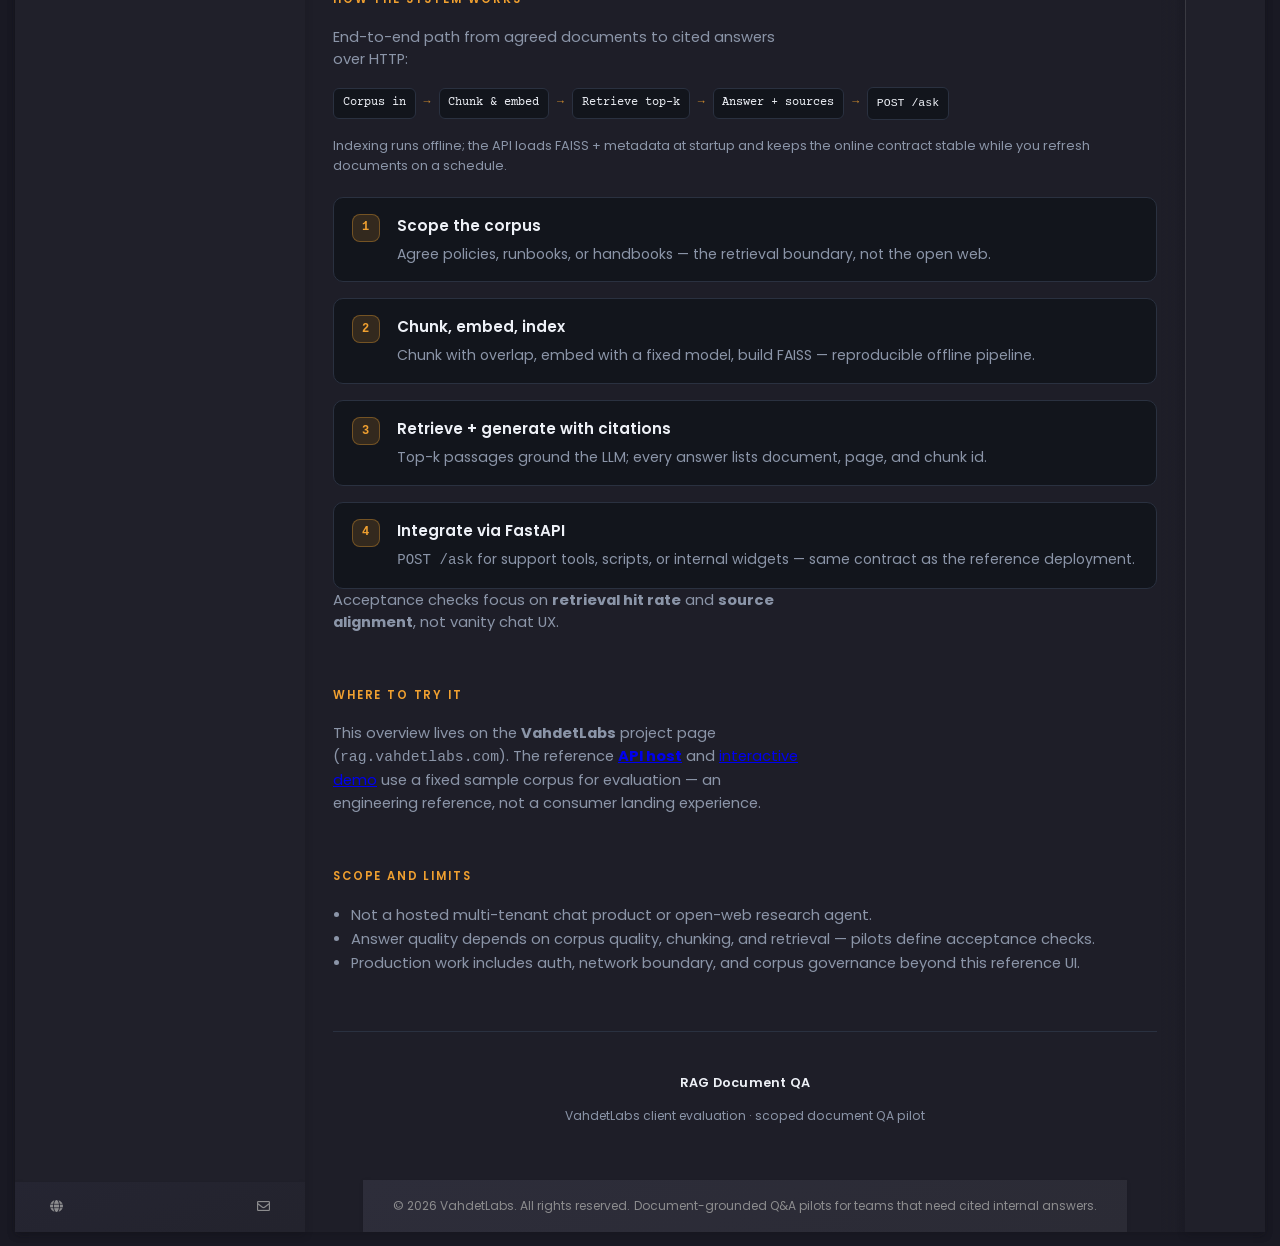
==== commit 6edba11b: "r3" ====
--- a/layout-shell-commercial/index.html
+++ b/layout-shell-commercial/index.html
@@ -30,15 +30,15 @@
           <div class="art-header">
             <div class="art-avatar">
               <a href="https://vahdetlabs.com/" class="art-avatar-curtain">
-                <img src="https://vahdetkaratas.com/img/face-1.jpg" alt="Vahdettin Karataş" width="90" height="90">
+                <img src="avatar-vahdetlabs.svg" alt="VahdetLabs" width="90" height="90">
                 <i class="fas fa-expand" aria-hidden="true"></i>
               </a>
               <div class="art-lamp-light">
                 <div class="art-available-lamp"></div>
               </div>
             </div>
-            <h5 class="art-name mb-10"><a href="https://vahdetlabs.com/">Vahdettin Karataş</a></h5>
-            <div class="art-sm-text">Freelance ML / data systems delivery — grounded document QA</div>
+            <h5 class="art-name mb-10"><a href="https://vahdetlabs.com/">VahdetLabs</a></h5>
+            <div class="art-sm-text">Document intelligence pilots — grounded answers, integration, and handover</div>
             
           </div>
 
@@ -54,20 +54,20 @@
             <div class="art-knowledge-block p-30-15">
               <h6 class="mb-15">Technical focus</h6>
               <ul class="art-knowledge-list p-15-0">
-                <li>Internal document QA pilots</li>
-<li>Retrieval + cited answers</li>
-<li>Policy / runbook corpora</li>
+                <li>Scoped document QA pilots</li>
+<li>Cited answers over agreed corpora</li>
+<li>Support / ops / policy workflows</li>
 <li>FastAPI integration surfaces</li>
-<li>Scoped hosting &amp; auth patterns</li>
+<li>Auth, hosting, and handover planning</li>
               </ul>
             </div>
 
             <div class="art-knowledge-block p-30-15">
-              <h6 class="mb-15">For client evaluation</h6>
+              <h6 class="mb-15">Client evaluation</h6>
               <ul class="art-knowledge-list p-15-0">
-                <li><a href="portfolio-demo.html">Interactive demo</a></li>
+                <li><a href="https://vahdetlabs.com/contact" target="_blank" rel="noopener noreferrer">Discuss a pilot</a></li>
+<li><a href="portfolio-demo.html">Interactive demo</a></li>
 <li><a href="https://rag-qa.vahdetlabs.com/docs" target="_blank" rel="noopener noreferrer">API docs</a></li>
-<li><a href="https://vahdetlabs.com/contact" target="_blank" rel="noopener noreferrer">Contact</a></li>
 <li><a href="https://vahdetlabs.com/" target="_blank" rel="noopener noreferrer">VahdetLabs</a></li>
               </ul>
             </div>
@@ -83,8 +83,7 @@
           </div>
 
           <div class="art-ls-social">
-            <a href="https://github.com/vahdetkaratas" target="_blank" rel="noopener noreferrer" title="GitHub" aria-label="GitHub"><i class="fab fa-github" aria-hidden="true"></i></a>
-<a href="https://vahdetlabs.com/" target="_blank" rel="noopener noreferrer" title="VahdetLabs" aria-label="VahdetLabs"><i class="fas fa-globe" aria-hidden="true"></i></a>
+            <a href="https://vahdetlabs.com/" target="_blank" rel="noopener noreferrer" title="VahdetLabs" aria-label="VahdetLabs"><i class="fas fa-globe" aria-hidden="true"></i></a>
 <a href="https://vahdetlabs.com/contact" target="_blank" rel="noopener noreferrer" title="Contact" aria-label="Contact"><i class="far fa-envelope" aria-hidden="true"></i></a>
           </div>
         </div>
@@ -104,8 +103,9 @@
                     <div class="batch-header-tools">
                       
                       <div class="nav-actions">
-                        <a class="btn btn-primary" href="portfolio-demo.html">Interactive demo</a>
-<a class="btn btn-ghost" href="https://vahdetlabs.com/contact" target="_blank" rel="noopener noreferrer">Discuss a pilot</a>
+                        <a class="btn btn-primary" href="https://vahdetlabs.com/contact" target="_blank" rel="noopener noreferrer">Discuss a pilot</a>
+<a class="btn btn-ghost" href="portfolio-demo.html">Try demo</a>
+<a class="btn btn-ghost" href="https://rag-qa.vahdetlabs.com/docs" target="_blank" rel="noopener noreferrer">API docs</a>
 <a class="btn btn-ghost" href="https://vahdetlabs.com/" target="_blank" rel="noopener noreferrer">VahdetLabs</a>
                       </div>
                     </div>
@@ -113,27 +113,48 @@
 
                   <div id="main">
                                         <section class="hero">
-                      <span class="hero-badge">Pilot capability · grounded document QA</span>
+                      <span class="hero-badge">VahdetLabs pilot · cited internal document QA</span>
                       <h1>RAG Document QA</h1>
-                      <p class="hero-lead">Internal document QA you can scope as a pilot: policies and runbooks become the retrieval corpus, answers stay tied to cited passages, and the same FastAPI surface integrates into support or ops tooling.</p>
-                      <p class="hero-note">Public reference deployment for evaluation. Production pilots pin corpus, auth, VPC/VPN placement, and your IdP — not this static page alone.</p>
+                      <p class="hero-lead">Turn policies, runbooks, and handbooks into a scoped Q&amp;A pilot: answers are grounded in your agreed documents, citations stay visible, and the FastAPI contract can plug into support or ops workflows.</p>
+                      <p class="hero-note">Commercial pilot shape: agree the corpus, define access and hosting, validate retrieval quality, then hand over a documented API surface — not a generic chat SaaS.</p>
                       <div class="metrics" aria-label="Project facts">
-                        <div><span>Agreed document corpus</span></div>
+                        <div><span>Corpus scoping</span></div>
 <div><span>Cited answers</span></div>
-<div><span>FastAPI integration</span></div>
-<div><span>Pilot-ready hosting</span></div>
+<div><span>Support / ops integration</span></div>
+<div><span>Pilot handover</span></div>
                       </div>
                     </section>
 
-                    <section id="scope" aria-labelledby="h-scope"><h2 id="h-scope">Limitations &amp; scope</h2><div class="pitch"><ul><li>Not a hosted multi-tenant chat product or open-web assistant.</li>
-<li>Answer quality depends on corpus quality, chunking, and retrieval — pilots define acceptance checks.</li>
-<li>Production work includes auth, network boundary, and corpus governance beyond this reference UI.</li></ul></div></section>
-
-
-                    <section class="proj-section" id="solves">
+                    
+
+
+                    <style>
+  .art-info-bar .art-avatar {
+    width: 74px;
+    height: 74px;
+    margin-bottom: 12px;
+  }
+
+  .batch-page .hero {
+    padding: 2rem 1.75rem 1.6rem;
+    background: linear-gradient(145deg, rgba(240, 160, 48, 0.1), rgba(62, 207, 142, 0.035));
+    border: 1px solid rgba(240, 160, 48, 0.16);
+    border-radius: 14px;
+  }
+
+  .batch-page .hero-lead {
+    max-width: 48ch;
+  }
+
+  .batch-page .metrics {
+    border-top-color: rgba(240, 160, 48, 0.2);
+  }
+</style>
+
+<section class="proj-section" id="solves">
   <h2>What this solves</h2>
   <p class="proj-section-intro">
-    Support, ops, and compliance teams store answers in PDFs, wikis, and tickets — but <strong>keyword search fails on paraphrases</strong> and chat tools hallucinate without citations. A scoped pilot turns your agreed documents into a <strong>retrieval corpus</strong>, returns answers tied to <strong>named passages</strong>, and exposes the same behaviour over HTTP for internal tools.
+    Support, ops, and compliance teams store answers in PDFs, wikis, and tickets — but <strong>keyword search fails on paraphrases</strong> and generic chat tools hallucinate without citations. A VahdetLabs pilot turns your agreed documents into a <strong>retrieval corpus</strong>, returns answers tied to <strong>named passages</strong>, and exposes the same behaviour over HTTP for internal tools.
   </p>
 </section>
 
@@ -142,6 +163,28 @@
   <p class="proj-section-intro">
     From an <strong>agreed document set</strong> (policies, runbooks, handbooks), you get a <strong>repeatable Q&amp;A surface</strong>: chunked index, retrieval configuration, cited responses, and integration notes for your network boundary. Outputs suit <strong>internal support workflows</strong> — not a public open-web assistant. The public reference deployment uses a fixed <strong>eight-document sample corpus</strong> so stakeholders can verify behaviour before scoping yours.
   </p>
+</section>
+
+<section class="proj-section" id="when-useful">
+  <h2>When this is useful</h2>
+  <div class="proj-card-grid">
+    <div class="proj-card">
+      <h3 class="proj-card-title">Repeat policy questions</h3>
+      <p>Teams answer the same SLA, billing, HR, or compliance questions and need faster lookup with traceable evidence.</p>
+    </div>
+    <div class="proj-card">
+      <h3 class="proj-card-title">Cited answers first</h3>
+      <p>You want grounded responses with named passages before rolling LLM access into a wider internal workflow.</p>
+    </div>
+    <div class="proj-card">
+      <h3 class="proj-card-title">Small HTTP contract</h3>
+      <p>Support or ops tools need <code>POST /ask</code> — not a black-box chat widget or open-ended SaaS assistant.</p>
+    </div>
+    <div class="proj-card">
+      <h3 class="proj-card-title">Scoped handover</h3>
+      <p>You prefer a pilot with documented corpus, auth, hosting, and acceptance checks over a broad “AI search” purchase.</p>
+    </div>
+  </div>
 </section>
 
 <section class="proj-section" id="how-it-works">
@@ -194,47 +237,27 @@
   </p>
 </section>
 
+<section class="proj-section" id="deployment">
+  <h2>Where to try it</h2>
+  <p class="proj-section-intro">
+    This overview lives on the <strong>VahdetLabs</strong> project page (<code>rag.vahdetlabs.com</code>). The reference <strong><a href="https://rag-qa.vahdetlabs.com/" target="_blank" rel="noopener noreferrer">API host</a></strong> and <a href="portfolio-demo.html">interactive demo</a> use a fixed sample corpus for evaluation — an engineering reference, not a consumer landing experience.
+  </p>
+</section>
+
 <section class="proj-section" id="scope-limits">
   <h2>Scope and limits</h2>
-  <p class="proj-section-intro">
-    This is intentionally <strong>not</strong> a consumer SaaS chatbot, not an open-web research agent, and not a substitute for legal sign-off on regulated text. It is a <strong>pilot-sized implementation pattern</strong> with honest boundaries. The reference API exists so technical stakeholders can verify behaviour — the business outcome of a successful pilot is corpus, auth, and hosting agreed with your team.
-  </p>
-</section>
-
-<section class="proj-section" id="when-useful">
-  <h2>When this is useful</h2>
-  <div class="proj-card-grid">
-    <div class="proj-card">
-      <h3 class="proj-card-title">Repeat policy questions</h3>
-      <p>Teams answer the same SLA, billing, or compliance questions and need faster, traceable lookup.</p>
-    </div>
-    <div class="proj-card">
-      <h3 class="proj-card-title">Cited answers first</h3>
-      <p>You want grounded responses with named passages before wider LLM rollout inside the company.</p>
-    </div>
-    <div class="proj-card">
-      <h3 class="proj-card-title">Small HTTP contract</h3>
-      <p>Support or ops tools need <code>POST /ask</code> — not a black-box chat widget or opaque SaaS.</p>
-    </div>
-    <div class="proj-card">
-      <h3 class="proj-card-title">Scoped engagement</h3>
-      <p>You prefer a pilot with clear handover over buying generic “AI search” with unclear boundaries.</p>
-    </div>
-  </div>
-</section>
-
-<section class="proj-section" id="deployment">
-  <h2>Where to try it</h2>
-  <p class="proj-section-intro">
-    This overview lives on the <strong>VahdetLabs</strong> project page (<code>rag.vahdetlabs.com</code>). The reference <strong><a href="https://rag-qa.vahdetlabs.com/" target="_blank" rel="noopener noreferrer">API host</a></strong> and <a href="portfolio-demo.html">interactive demo</a> use a fixed sample corpus for evaluation — an engineering reference, not a consumer landing experience.
-  </p>
+  <ul class="proj-tech-list">
+    <li>Not a hosted multi-tenant chat product or open-web research agent.</li>
+    <li>Answer quality depends on corpus quality, chunking, and retrieval — pilots define acceptance checks.</li>
+    <li>Production work includes auth, network boundary, and corpus governance beyond this reference UI.</li>
+  </ul>
 </section>
 
                   </div>
 
                   <footer class="batch-project-footer">
                     <p class="name">RAG Document QA</p>
-                    <p style="margin:0.35rem 0 0;font-size:0.76rem;">Client evaluation demo · same API surface as pilots</p>
+                    <p style="margin:0.35rem 0 0;font-size:0.76rem;">VahdetLabs client evaluation · scoped document QA pilot</p>
                   </footer>
                 </div>
               </div>
@@ -242,8 +265,8 @@
 
             <div class="container-fluid p-30-0">
               <footer class="footer">
-                <div class="art-copy">© <span id="shellYear"></span> Vahdettin Karataş. All rights reserved.</div>
-                <div class="footer-developer">Document-grounded Q&amp;A for teams — pilot scope, not generic chat SaaS.</div>
+                <div class="art-copy">© <span id="shellYear"></span> VahdetLabs. All rights reserved.</div>
+                <div class="footer-developer">Document-grounded Q&amp;A pilots for teams that need cited internal answers.</div>
               </footer>
             </div>
           </main>
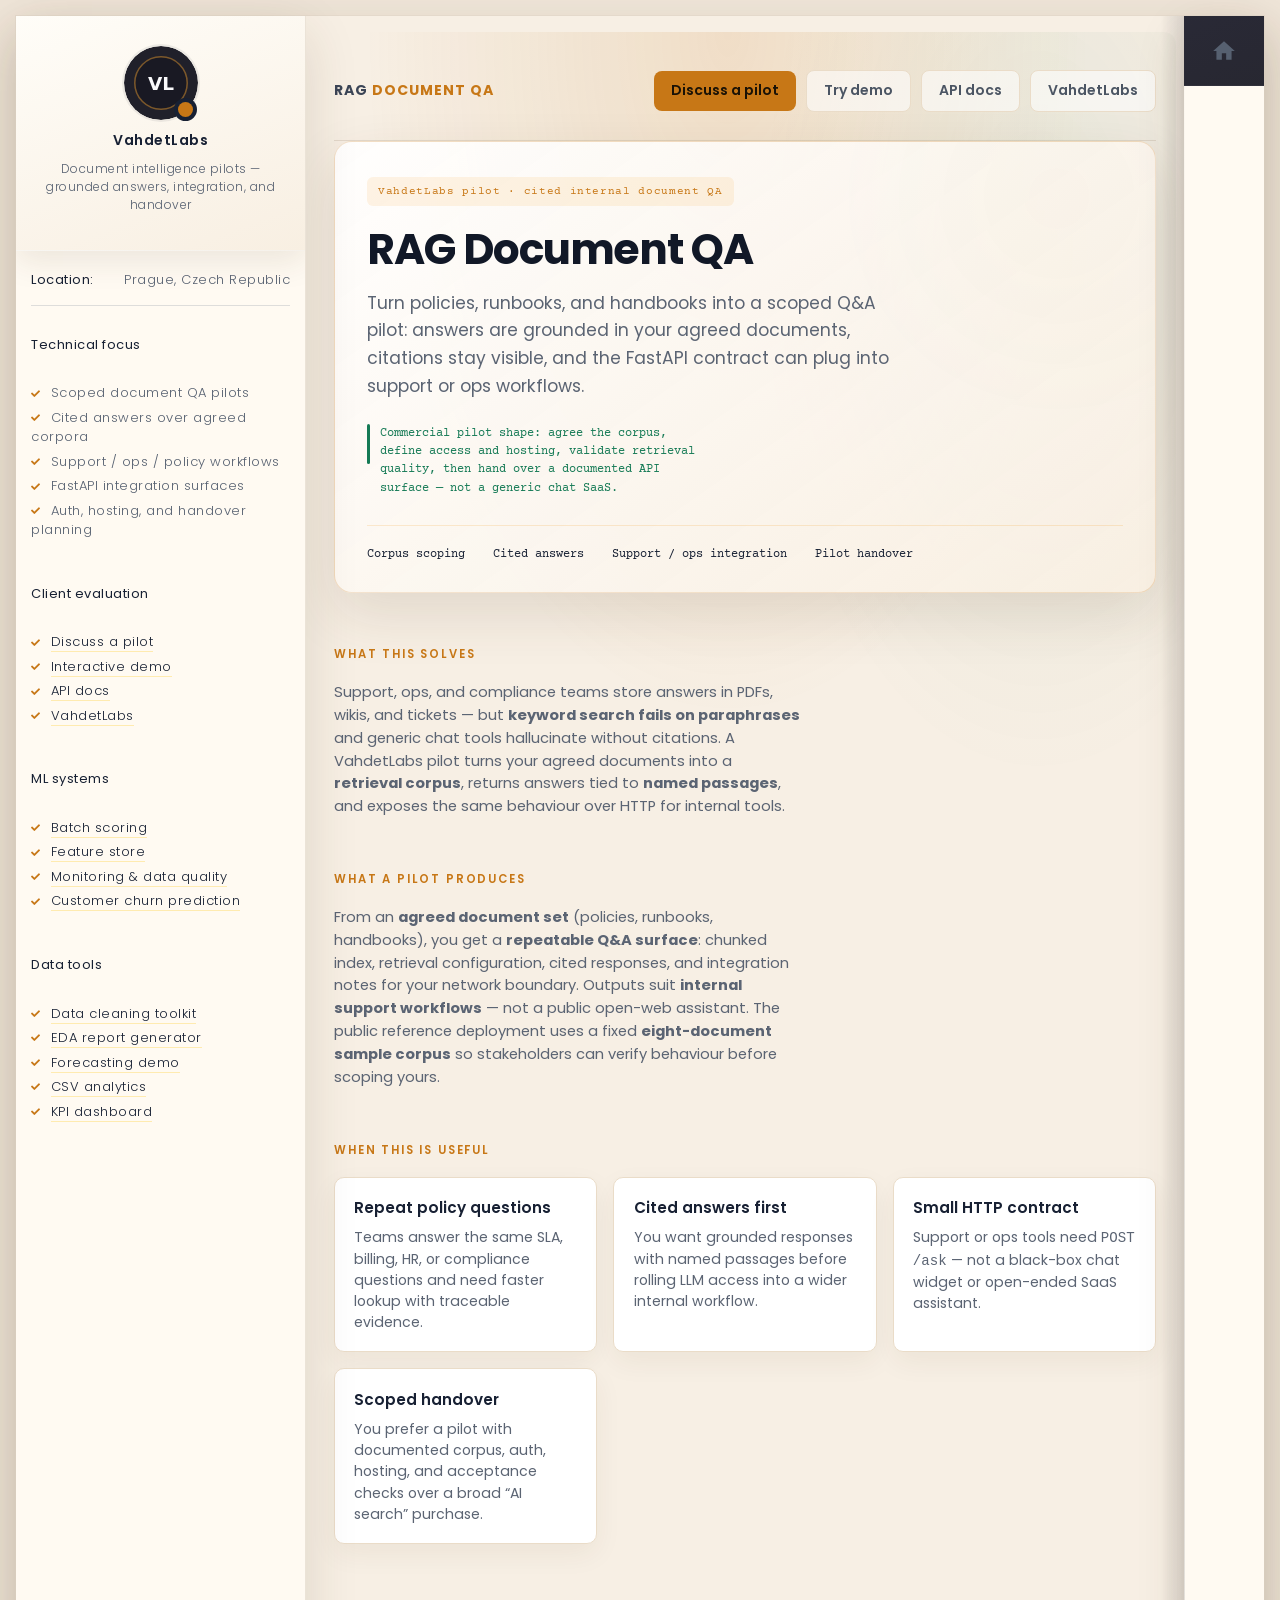
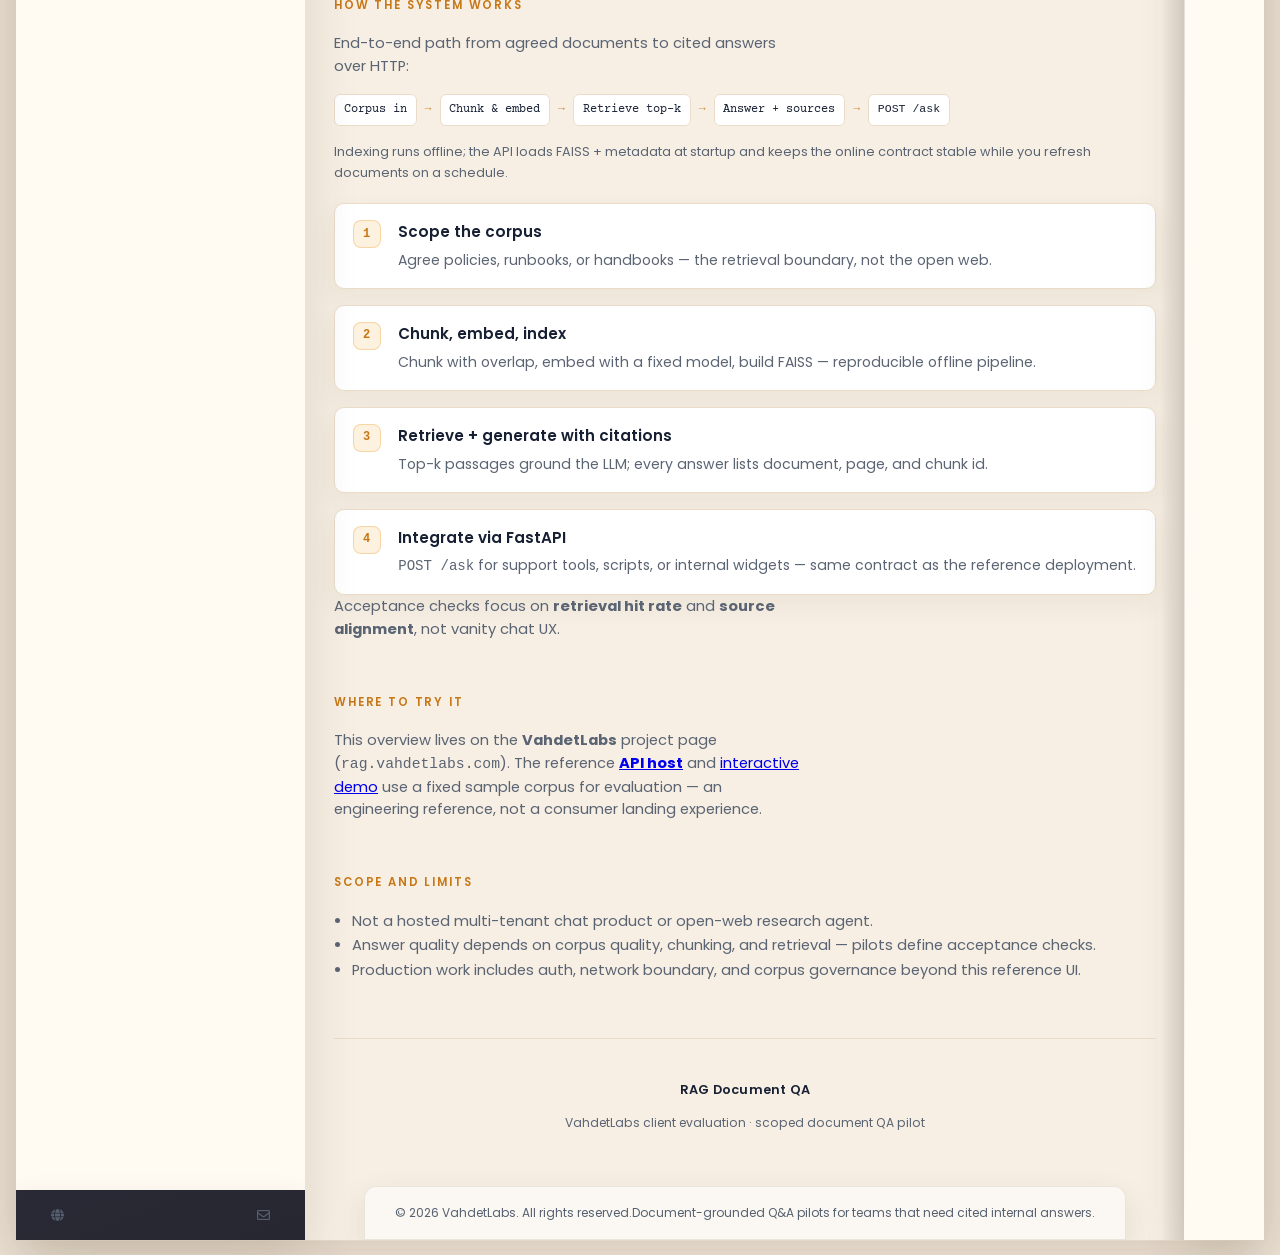
==== commit e2ac37ef: "r4" ====
--- a/layout-shell-commercial/index.html
+++ b/layout-shell-commercial/index.html
@@ -129,25 +129,145 @@
 
 
                     <style>
+  :root {
+    --main-color: #c77716;
+    --info-bar-1: #fffaf2;
+    --info-bar-2-a: #fffdf8;
+    --info-bar-2-b: #f8efe2;
+    --content-bg: #f7efe4;
+    --deep: #efe5d8;
+    --card-a: #ffffff;
+    --card-b: #fbf3e8;
+    --card-s-light: linear-gradient(159deg, rgba(255, 255, 255, 0.94) 0%, rgba(248, 239, 226, 0.94) 100%);
+    --text-1: #172033;
+    --text-2: #566070;
+    --text-3: #7b8492;
+    --border-soft: rgba(115, 87, 50, 0.16);
+    --shadow-1: 0 18px 50px rgba(72, 48, 22, 0.14);
+    --shadow-2: 0 10px 30px rgba(72, 48, 22, 0.1);
+  }
+
+  body {
+    background: #efe5d8;
+  }
+
+  .shell-card {
+    border: 1px solid rgba(115, 87, 50, 0.14);
+  }
+
+  .art-info-bar {
+    border-right: 1px solid rgba(115, 87, 50, 0.14);
+  }
+
+  .art-info-bar .art-header,
+  .art-ls-social {
+    background: linear-gradient(159deg, #fffdf8 0%, #f8efe2 100%);
+  }
+
   .art-info-bar .art-avatar {
     width: 74px;
     height: 74px;
     margin-bottom: 12px;
   }
 
+  .art-info-bar .art-name a,
+  .art-info-bar h6,
+  .art-table h6 {
+    color: #172033;
+  }
+
+  .art-info-bar a {
+    color: #384152;
+  }
+
+  .art-info-bar .art-knowledge-list li::before {
+    color: #c77716;
+  }
+
+  .batch-page {
+    --bg: #fffaf4;
+    --bg-elevated: #ffffff;
+    --border: #eadcc8;
+    --text: #172033;
+    --muted: #5b6473;
+    --accent: #c77716;
+    --accent-hover: #de8a24;
+    --accent-glow: rgba(199, 119, 22, 0.14);
+    --ok: #157a55;
+    color: var(--text);
+  }
+
+  .batch-page .wrap::before {
+    background:
+      radial-gradient(ellipse 70% 42% at 48% 0%, rgba(199, 119, 22, 0.16), transparent 60%),
+      radial-gradient(ellipse 50% 30% at 84% 8%, rgba(21, 122, 85, 0.08), transparent 65%);
+  }
+
+  .batch-page header {
+    border-bottom-color: rgba(115, 87, 50, 0.14);
+  }
+
+  .batch-page .logo {
+    color: #3b4556;
+  }
+
+  .batch-page .btn-ghost {
+    background: rgba(255, 255, 255, 0.58);
+    color: #4b5563;
+    border-color: #eadcc8;
+  }
+
+  .batch-page .btn-ghost:hover {
+    background: #ffffff;
+    color: #172033;
+    border-color: #d7b98f;
+  }
+
   .batch-page .hero {
-    padding: 2rem 1.75rem 1.6rem;
-    background: linear-gradient(145deg, rgba(240, 160, 48, 0.1), rgba(62, 207, 142, 0.035));
-    border: 1px solid rgba(240, 160, 48, 0.16);
-    border-radius: 14px;
+    padding: 2.2rem 2rem 1.75rem;
+    background:
+      linear-gradient(145deg, rgba(255, 255, 255, 0.92), rgba(249, 239, 226, 0.86)),
+      radial-gradient(circle at 88% 12%, rgba(199, 119, 22, 0.18), transparent 28%);
+    border: 1px solid rgba(199, 119, 22, 0.2);
+    border-radius: 18px;
+    box-shadow: 0 22px 55px rgba(72, 48, 22, 0.12);
+  }
+
+  .batch-page h1 {
+    color: #111827;
   }
 
   .batch-page .hero-lead {
     max-width: 48ch;
   }
 
+  .batch-page .hero-note {
+    color: #157a55;
+  }
+
   .batch-page .metrics {
     border-top-color: rgba(240, 160, 48, 0.2);
+  }
+
+  .batch-page .pitch,
+  .batch-page .proj-card,
+  .batch-page .proj-step,
+  .batch-page .schema-box pre {
+    background: #ffffff;
+    border-color: #eadcc8;
+    box-shadow: 0 10px 28px rgba(72, 48, 22, 0.06);
+  }
+
+  .batch-page .proj-arch-node {
+    background: #ffffff;
+    border-color: #eadcc8;
+    color: #172033;
+  }
+
+  .footer {
+    background: rgba(255, 255, 255, 0.55);
+    border: 1px solid rgba(115, 87, 50, 0.12);
+    border-radius: 12px 12px 0 0;
   }
 </style>
 
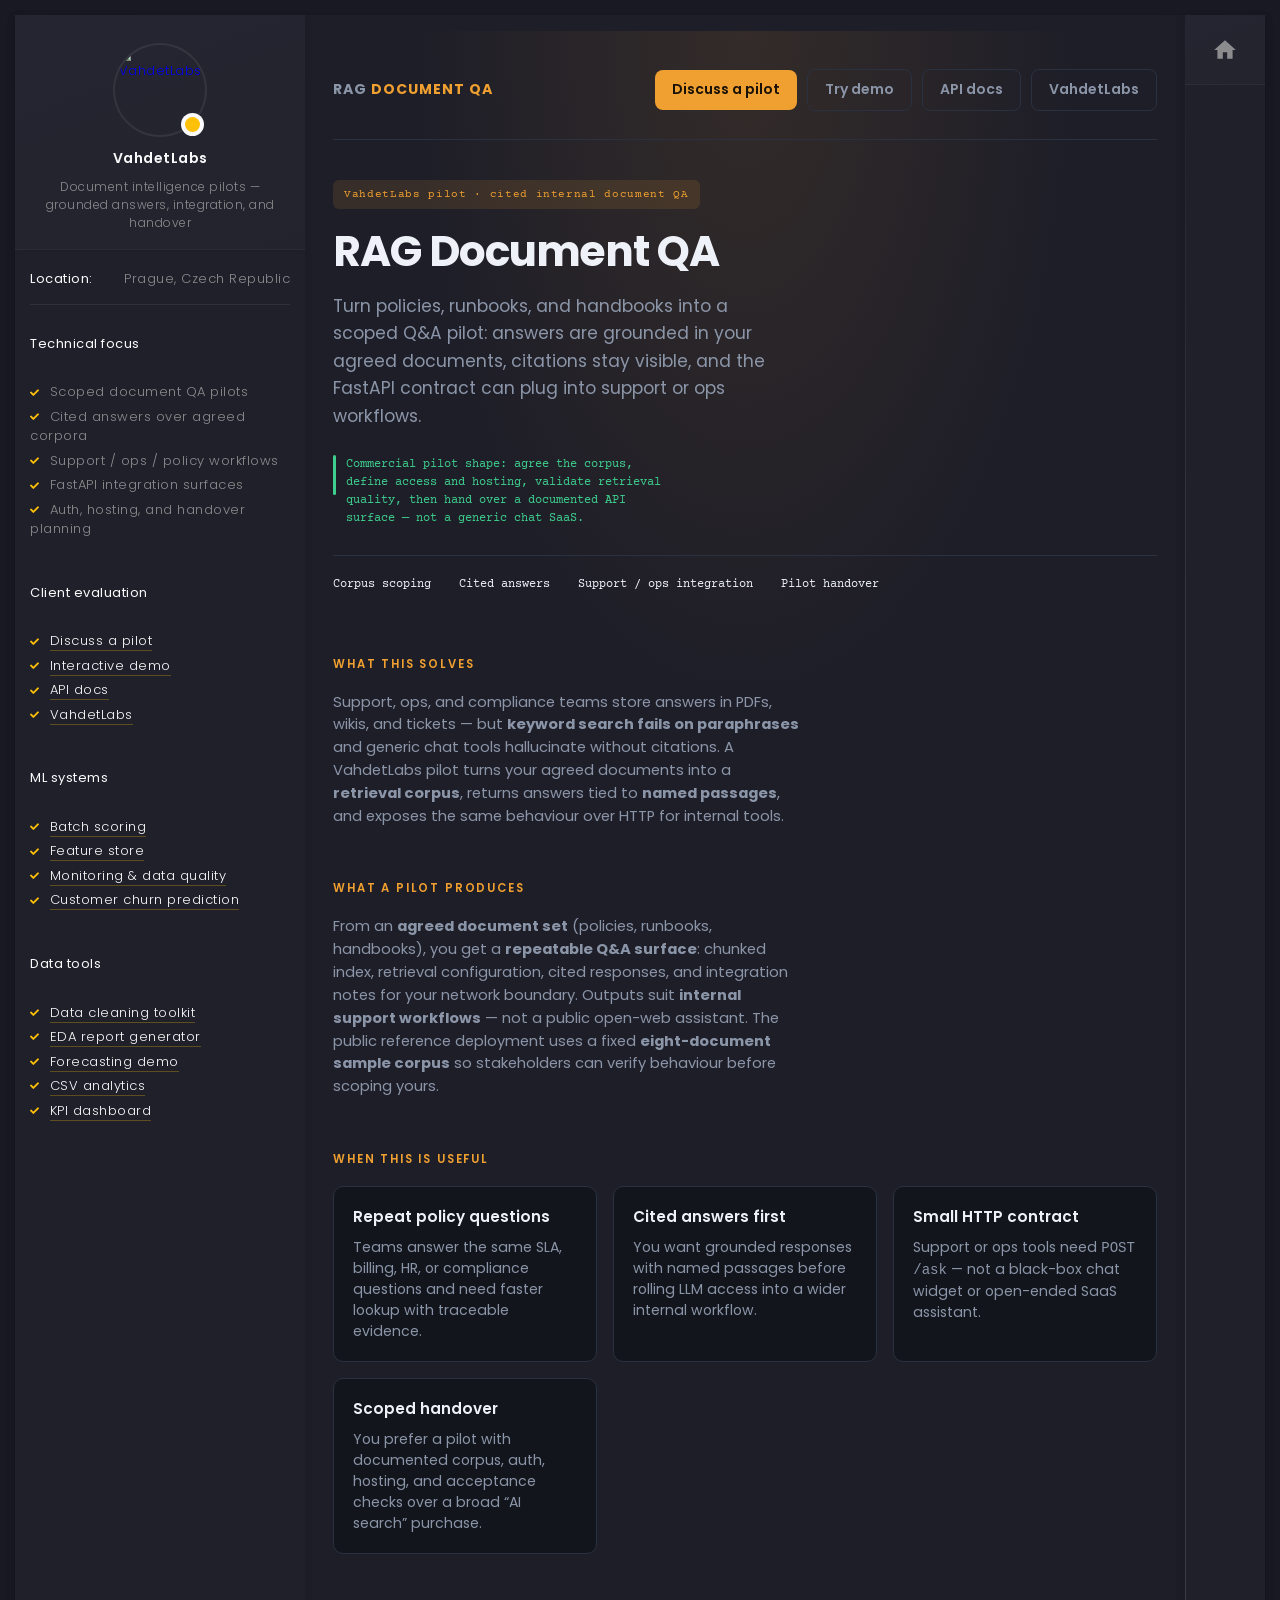
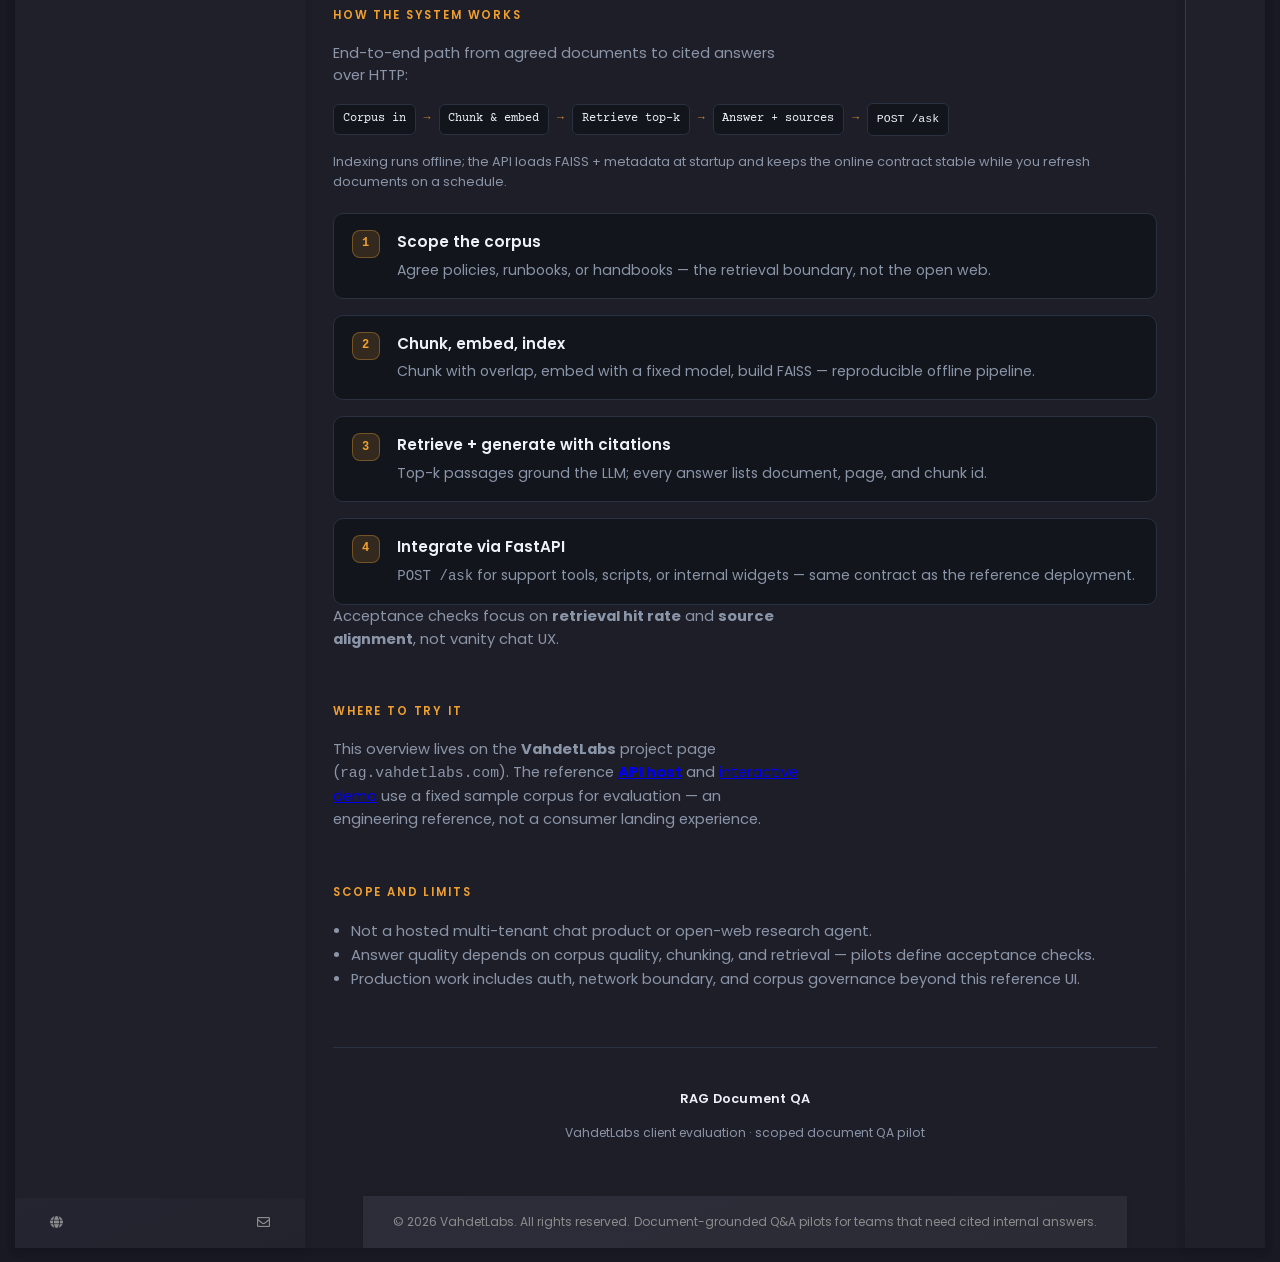
==== commit 01a3cd81: "r5" ====
--- a/layout-shell-commercial/index.html
+++ b/layout-shell-commercial/index.html
@@ -30,7 +30,7 @@
           <div class="art-header">
             <div class="art-avatar">
               <a href="https://vahdetlabs.com/" class="art-avatar-curtain">
-                <img src="avatar-vahdetlabs.svg" alt="VahdetLabs" width="90" height="90">
+                <img src="https://vahdetkaratas.com/img/face-1.jpg" alt="VahdetLabs" width="90" height="90">
                 <i class="fas fa-expand" aria-hidden="true"></i>
               </a>
               <div class="art-lamp-light">
@@ -128,150 +128,7 @@
                     
 
 
-                    <style>
-  :root {
-    --main-color: #c77716;
-    --info-bar-1: #fffaf2;
-    --info-bar-2-a: #fffdf8;
-    --info-bar-2-b: #f8efe2;
-    --content-bg: #f7efe4;
-    --deep: #efe5d8;
-    --card-a: #ffffff;
-    --card-b: #fbf3e8;
-    --card-s-light: linear-gradient(159deg, rgba(255, 255, 255, 0.94) 0%, rgba(248, 239, 226, 0.94) 100%);
-    --text-1: #172033;
-    --text-2: #566070;
-    --text-3: #7b8492;
-    --border-soft: rgba(115, 87, 50, 0.16);
-    --shadow-1: 0 18px 50px rgba(72, 48, 22, 0.14);
-    --shadow-2: 0 10px 30px rgba(72, 48, 22, 0.1);
-  }
-
-  body {
-    background: #efe5d8;
-  }
-
-  .shell-card {
-    border: 1px solid rgba(115, 87, 50, 0.14);
-  }
-
-  .art-info-bar {
-    border-right: 1px solid rgba(115, 87, 50, 0.14);
-  }
-
-  .art-info-bar .art-header,
-  .art-ls-social {
-    background: linear-gradient(159deg, #fffdf8 0%, #f8efe2 100%);
-  }
-
-  .art-info-bar .art-avatar {
-    width: 74px;
-    height: 74px;
-    margin-bottom: 12px;
-  }
-
-  .art-info-bar .art-name a,
-  .art-info-bar h6,
-  .art-table h6 {
-    color: #172033;
-  }
-
-  .art-info-bar a {
-    color: #384152;
-  }
-
-  .art-info-bar .art-knowledge-list li::before {
-    color: #c77716;
-  }
-
-  .batch-page {
-    --bg: #fffaf4;
-    --bg-elevated: #ffffff;
-    --border: #eadcc8;
-    --text: #172033;
-    --muted: #5b6473;
-    --accent: #c77716;
-    --accent-hover: #de8a24;
-    --accent-glow: rgba(199, 119, 22, 0.14);
-    --ok: #157a55;
-    color: var(--text);
-  }
-
-  .batch-page .wrap::before {
-    background:
-      radial-gradient(ellipse 70% 42% at 48% 0%, rgba(199, 119, 22, 0.16), transparent 60%),
-      radial-gradient(ellipse 50% 30% at 84% 8%, rgba(21, 122, 85, 0.08), transparent 65%);
-  }
-
-  .batch-page header {
-    border-bottom-color: rgba(115, 87, 50, 0.14);
-  }
-
-  .batch-page .logo {
-    color: #3b4556;
-  }
-
-  .batch-page .btn-ghost {
-    background: rgba(255, 255, 255, 0.58);
-    color: #4b5563;
-    border-color: #eadcc8;
-  }
-
-  .batch-page .btn-ghost:hover {
-    background: #ffffff;
-    color: #172033;
-    border-color: #d7b98f;
-  }
-
-  .batch-page .hero {
-    padding: 2.2rem 2rem 1.75rem;
-    background:
-      linear-gradient(145deg, rgba(255, 255, 255, 0.92), rgba(249, 239, 226, 0.86)),
-      radial-gradient(circle at 88% 12%, rgba(199, 119, 22, 0.18), transparent 28%);
-    border: 1px solid rgba(199, 119, 22, 0.2);
-    border-radius: 18px;
-    box-shadow: 0 22px 55px rgba(72, 48, 22, 0.12);
-  }
-
-  .batch-page h1 {
-    color: #111827;
-  }
-
-  .batch-page .hero-lead {
-    max-width: 48ch;
-  }
-
-  .batch-page .hero-note {
-    color: #157a55;
-  }
-
-  .batch-page .metrics {
-    border-top-color: rgba(240, 160, 48, 0.2);
-  }
-
-  .batch-page .pitch,
-  .batch-page .proj-card,
-  .batch-page .proj-step,
-  .batch-page .schema-box pre {
-    background: #ffffff;
-    border-color: #eadcc8;
-    box-shadow: 0 10px 28px rgba(72, 48, 22, 0.06);
-  }
-
-  .batch-page .proj-arch-node {
-    background: #ffffff;
-    border-color: #eadcc8;
-    color: #172033;
-  }
-
-  .footer {
-    background: rgba(255, 255, 255, 0.55);
-    border: 1px solid rgba(115, 87, 50, 0.12);
-    border-radius: 12px 12px 0 0;
-  }
-</style>
-
-<section class="proj-section" id="solves">
+                    <section class="proj-section" id="solves">
   <h2>What this solves</h2>
   <p class="proj-section-intro">
     Support, ops, and compliance teams store answers in PDFs, wikis, and tickets — but <strong>keyword search fails on paraphrases</strong> and generic chat tools hallucinate without citations. A VahdetLabs pilot turns your agreed documents into a <strong>retrieval corpus</strong>, returns answers tied to <strong>named passages</strong>, and exposes the same behaviour over HTTP for internal tools.
